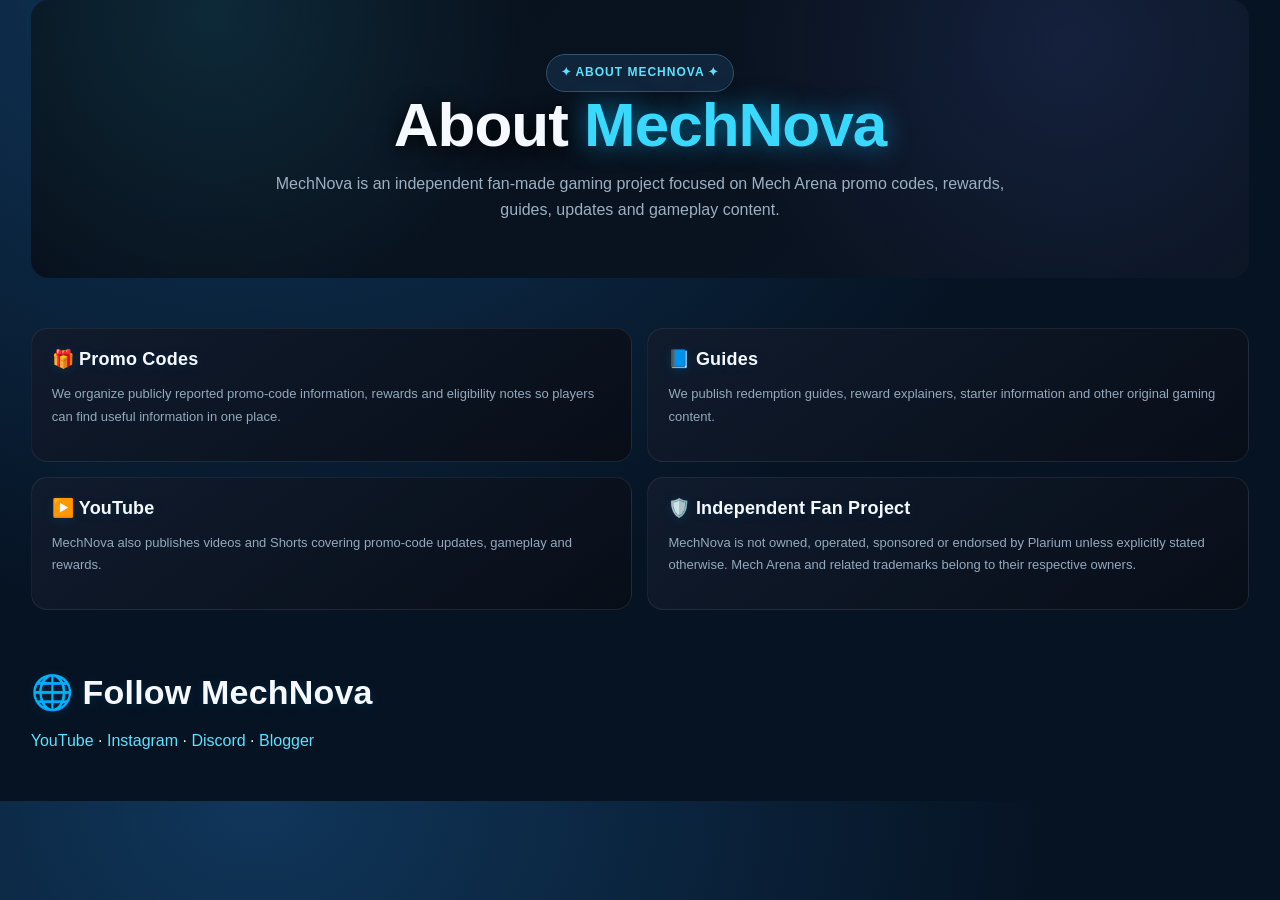
==== about.html @ 93e44587 "Add MechNova About page" ====
<!DOCTYPE html>
<html lang="en">
<head>
<meta charset="UTF-8">
<meta name="viewport" content="width=device-width, initial-scale=1.0">
<meta name="description" content="About MechNova, an independent Mech Arena fan project featuring promo codes, rewards, guides and gameplay.">
<title>About MechNova | Mech Arena Codes & Rewards</title>
<link rel="stylesheet" href="/mechnova.css?v=4f696d6a">
<style>
.about-hero{padding:54px 24px;text-align:center;background:radial-gradient(circle at 15% 5%,rgba(59,217,255,.12),transparent 30%),radial-gradient(circle at 85% 15%,rgba(91,124,255,.13),transparent 32%),linear-gradient(135deg,#07101c,#0b1422);border-radius:18px}
.about-hero h1{font-size:clamp(38px,6vw,62px);margin:0 0 12px}.about-hero h1 span{color:#39d9ff}.about-hero p{max-width:760px;margin:auto;color:#9db0c2}
.about-grid{display:grid;grid-template-columns:repeat(2,minmax(0,1fr));gap:15px;margin-top:20px}
.about-card{padding:20px;border:1px solid rgba(255,255,255,.08);border-radius:16px;background:linear-gradient(145deg,#101b2d,#080e18)}
.about-card h2{margin:0 0 8px;font-size:18px}.about-card p{color:#94a9bd;font-size:13px;line-height:1.7}
@media(max-width:700px){.about-grid{grid-template-columns:1fr}}
</style>
</head>
<body>
<main class="container">
<section class="about-hero">
<div class="tag">✦ ABOUT MECHNOVA ✦</div>
<h1>About <span>MechNova</span></h1>
<p>MechNova is an independent fan-made gaming project focused on Mech Arena promo codes, rewards, guides, updates and gameplay content.</p>
</section>
<section class="section">
<div class="about-grid">
<article class="about-card"><h2>🎁 Promo Codes</h2><p>We organize publicly reported promo-code information, rewards and eligibility notes so players can find useful information in one place.</p></article>
<article class="about-card"><h2>📘 Guides</h2><p>We publish redemption guides, reward explainers, starter information and other original gaming content.</p></article>
<article class="about-card"><h2>▶️ YouTube</h2><p>MechNova also publishes videos and Shorts covering promo-code updates, gameplay and rewards.</p></article>
<article class="about-card"><h2>🛡️ Independent Fan Project</h2><p>MechNova is not owned, operated, sponsored or endorsed by Plarium unless explicitly stated otherwise. Mech Arena and related trademarks belong to their respective owners.</p></article>
</div>
</section>
<section class="section">
<h2>🌐 Follow MechNova</h2>
<p><a href="https://www.youtube.com/@OfficialMechNova" target="_blank" rel="noopener">YouTube</a> · <a href="https://www.instagram.com/mechnovaofficial" target="_blank" rel="noopener">Instagram</a> · <a href="https://discord.gg/W5vGjBkgz" target="_blank" rel="noopener">Discord</a> · <a href="https://mechnovaofficial.blogspot.com/" target="_blank" rel="noopener">Blogger</a></p>
</section>
</main>
</body>
</html>
---- mechnova.css ----
/* MechNova cinematic redesign */

:root {
  --bg:#080d18; --panel:#111a2b; --panel2:#17243a;
  --text:#f4f7ff; --muted:#9eacc4; --cyan:#36d9ff;
  --purple:#9b72ff; --green:#43e6a2; --red:#ff7085;
  --border:#283750;
}
*{box-sizing:border-box}
html{scroll-behavior:smooth}
body{margin:0;background:radial-gradient(ellipse at top,#162d4d 0%,var(--bg) 55%);color:var(--text);font-family:Arial,Helvetica,sans-serif}
a{color:var(--cyan);text-decoration:none}
.container{width:min(1120px,92%);margin:auto}
header{position:sticky;top:0;z-index:5;background:#080d18ed;backdrop-filter:blur(12px);border-bottom:1px solid var(--border)}
.nav{min-height:68px;display:flex;align-items:center;justify-content:space-between;gap:16px}
.logo{font-size:25px;font-weight:900;letter-spacing:1px}
.logo span{color:var(--cyan)}
.nav-links{display:flex;gap:20px;flex-wrap:wrap;font-size:13px}
.nav-links a{color:var(--muted)}
.nav-links a:hover{color:var(--cyan)}
.hero{text-align:center;position:relative;isolation:isolate;overflow:hidden;padding:66px 24px 44px;border-bottom:1px solid #164c70;background:linear-gradient(180deg,rgba(3,12,27,.38),rgba(3,12,27,.88)),url("/images/MechNova-banner.webp") center 42%/cover no-repeat}.hero>*{position:relative;z-index:1}.hero:before{content:"";position:absolute;inset:0;z-index:0;background:radial-gradient(ellipse at center,rgba(4,15,33,.14),rgba(3,12,27,.48) 75%);pointer-events:none}@media(max-width:600px){.hero{padding:48px 14px 34px;background-position:center;background-size:auto 100%;}}
.tag{display:inline-block;border:1px solid #31516c;border-radius:30px;padding:8px 14px;background:#10243a;color:var(--cyan);font-size:11px;font-weight:bold;letter-spacing:1.5px}
h1{font-size:clamp(36px,7vw,66px);line-height:1.04;margin:20px 0 14px;font-weight:900}
h1 span{color:var(--cyan);text-shadow:0 0 28px #36d9ff35}
.hero p{max-width:670px;margin:auto;color:var(--muted);font-size:15px;line-height:1.7}
.hero-actions{display:flex;justify-content:center;gap:10px;flex-wrap:wrap;margin-top:23px}
.btn{display:inline-flex;justify-content:center;align-items:center;gap:7px;padding:12px 17px;border-radius:9px;border:0;background:var(--cyan);color:#06101c;font-weight:800;font-size:13px;cursor:pointer}
.btn:hover{filter:brightness(1.1);transform:translateY(-1px)}
.btn.secondary{background:#25344d;color:var(--text);border:1px solid #3b4b67}
.section{padding:25px 0}
.section-head{margin-bottom:18px}
h2{font-size:25px;margin:0 0 7px}
h3{font-size:17px;margin:0 0 8px}
.sub{color:var(--muted);font-size:13px;line-height:1.6}
.panel{padding:22px;border-radius:16px;border:1px solid var(--border);background:linear-gradient(145deg,#172238f5,#0d1525f5);box-shadow:0 12px 35px #0003}
.stats{display:grid;grid-template-columns:repeat(3,1fr);gap:12px;margin-bottom:20px}
.stat{background:#0b1424;border:1px solid var(--border);border-radius:12px;padding:15px;text-align:center}
.stat strong{display:block;font-size:24px;color:var(--cyan);margin-bottom:5px}
.stat span{font-size:11px;color:var(--muted)}
.toolbar{display:flex;gap:10px;flex-wrap:wrap;margin-bottom:17px}
input[type="search"],select{min-width:0;background:#0a1322;border:1px solid var(--border);border-radius:9px;padding:12px;color:var(--text);font-size:13px}
input[type="search"]{flex:1}
select{min-width:165px}
.code-grid,.pack-grid{display:grid;grid-template-columns:repeat(auto-fit,minmax(235px,1fr));gap:13px}
.code-card{display:flex;flex-direction:column;gap:12px;padding:16px;background:#0a1322;border:1px solid var(--border);border-radius:12px;min-width:0}
.code-top{display:flex;align-items:center;justify-content:space-between;gap:7px}
.code-name{font-size:17px;font-weight:900;overflow-wrap:anywhere;letter-spacing:.4px}
.pill{font-size:9px;font-weight:bold;padding:5px 8px;border-radius:30px;white-space:nowrap}
.all{background:#123b34;color:var(--green)}
.new{background:#30234d;color:#c5aaff}
.expired{background:#46232c;color:#ff9baa}
.reward{color:var(--muted);font-size:12px;line-height:1.6;flex:1}
.card-btn{width:100%;padding:11px;border:0;border-radius:8px;background:#263650;color:var(--text);font-weight:bold;cursor:pointer}
.card-btn:hover{background:var(--cyan);color:#06101c}
.notice{padding:13px;border-radius:10px;background:#292116;border:1px solid #5b4427;color:#f3d5a3;font-size:12px;line-height:1.65;margin-top:15px}
.good-notice{background:#102b27;border-color:#21584a;color:#a7f3d4}
.pack-card{padding:19px;background:#0b1424;border:1px solid var(--border);border-radius:13px}
.pack-select{width:100%;margin:13px 0}
.reward-box{padding:15px;background:#080f1c;border:1px solid var(--border);border-radius:10px;color:var(--muted);font-size:13px;line-height:1.9;min-height:135px}
.reward-box strong{color:var(--text)}
.check-row{display:flex;align-items:flex-start;gap:10px;color:var(--muted);font-size:12px;line-height:1.5;margin:13px 0}
.check-row input{margin-top:2px;accent-color:var(--cyan)}
.steps{display:grid;grid-template-columns:repeat(auto-fit,minmax(190px,1fr));gap:12px}
.step{padding:16px;border:1px solid var(--border);background:#0b1424;border-radius:11px}
.step b{display:block;color:var(--cyan);margin-bottom:7px;font-size:13px}
.step p{margin:0;color:var(--muted);font-size:12px;line-height:1.6}
footer{margin-top:30px;border-top:1px solid var(--border);padding:26px 0;text-align:center;color:var(--muted);font-size:12px;line-height:2}
footer a{margin:0 7px}
.empty{grid-column:1/-1;text-align:center;color:var(--muted);padding:25px}
.code-category{margin-top:20px}.category-title{display:flex;align-items:center;justify-content:space-between;gap:10px;margin:0 0 12px;padding-bottom:9px;border-bottom:1px solid var(--border)}.category-title small{font-size:11px;color:var(--muted);font-weight:normal}
.pack-visual{display:flex;align-items:center;gap:16px;min-height:154px;padding:12px;background:linear-gradient(120deg,#14253d,#0a1220);border:1px solid #2d4261;border-radius:11px;margin:12px 0}.mech-art{width:120px;height:145px;object-fit:contain;flex:0 0 120px;filter:drop-shadow(0 8px 16px #0008)}.mech-placeholder{width:120px;height:145px;flex:0 0 120px;display:grid;place-items:center;border-radius:9px;background:radial-gradient(circle at 50% 35%,#344b70,#101a2d 70%);font-weight:900;font-size:25px;color:#9bdfff;text-shadow:0 0 16px #36d9ff55}.pack-name{font-size:18px;font-weight:900}.pack-kind{font-size:10px;letter-spacing:1px;color:var(--cyan);margin-top:5px}.reward-items{display:grid;grid-template-columns:repeat(auto-fit,minmax(145px,1fr));gap:8px;margin-top:12px}.reward-item{display:flex;align-items:center;gap:9px;min-width:0;padding:9px;background:#0a1322;border:1px solid var(--border);border-radius:9px;color:var(--muted);font-size:11px;line-height:1.35}.reward-item img{width:34px;height:34px;object-fit:contain;flex:0 0 34px}.reward-symbol{width:34px;height:34px;flex:0 0 34px;border-radius:8px;display:grid;place-items:center;background:#1c2d47;color:var(--cyan);font-weight:900;font-size:13px}.reward-item b{display:block;color:var(--text);font-size:12px;margin-bottom:2px}.pack-select{margin-bottom:10px}
.small{font-size:11px;color:var(--muted);line-height:1.6}
.nav-right{display:flex;align-items:center;gap:9px;flex-wrap:wrap}.lang-select{min-width:100px;padding:9px!important}.admin-top{padding:9px 12px;font-size:11px}#google_translate_element{max-width:180px;overflow:hidden}#google_translate_element select{min-width:120px;padding:8px;background:#0a1322;color:var(--text);border:1px solid var(--border);border-radius:8px}.goog-te-gadget{color:var(--muted)!important;font-size:0!important}.goog-te-gadget .goog-te-combo{font-size:12px!important;margin:0!important}.goog-te-banner-frame.skiptranslate{display:none!important}body{top:0!important}
.faq-grid{display:grid;grid-template-columns:repeat(auto-fit,minmax(250px,1fr));gap:12px}.faq-item{padding:16px;border:1px solid var(--border);background:#0b1424;border-radius:11px}.faq-item h3{color:var(--cyan);font-size:14px}.faq-item p,.faq-item li{color:var(--muted);font-size:12px;line-height:1.65}.faq-item ul{padding-left:18px;margin:8px 0}.faq-badge{width:70px;height:70px;object-fit:contain;float:left;margin:0 12px 8px 0}
@media(max-width:600px){.nav{align-items:stretch}.nav-right{width:100%;justify-content:space-between}.nav-links{order:2}.logo{align-self:flex-start}}
@media(max-width:600px){
 .nav{padding:13px 0;align-items:flex-start;flex-direction:column}
 .nav-links{gap:13px}
 .hero{padding:45px 0 30px}
 .panel{padding:15px}
 .stats{gap:7px}
 .stat{padding:11px 5px}
 .stat strong{font-size:20px}
 .stat span{font-size:10px}
 select{flex:1}
}

.admin-panel{display:none;margin-top:18px}
.admin-panel.visible{display:block}
.admin-form{display:grid;grid-template-columns:repeat(auto-fit,minmax(180px,1fr));gap:10px;margin:14px 0}
.admin-form input,.admin-form select{width:100%;min-width:0;background:#0a1322;border:1px solid var(--border);border-radius:9px;padding:12px;color:var(--text);font-size:13px}
.admin-list{display:grid;gap:9px;margin-top:15px}
.admin-row{display:flex;justify-content:space-between;align-items:center;gap:12px;flex-wrap:wrap;padding:12px;background:#0a1322;border:1px solid var(--border);border-radius:9px}
.admin-actions{display:flex;gap:8px}
.admin-actions button,.mini-btn{border:1px solid #3b4b67;background:#25344d;color:var(--text);border-radius:7px;padding:8px 11px;cursor:pointer;font-weight:bold}
.admin-actions .delete{border-color:#713544;background:#3c2029;color:#ffb1bd}
.admin-status{font-size:12px;color:var(--muted);line-height:1.6;margin-top:8px}


:root{--bg:#061323;--panel:#0b2035;--panel2:#102b45;--text:#f3f8ff;--muted:#a9bfd3;--cyan:#21d5ff;--purple:#a75cff;--green:#22e6b2;--red:#ff536a;--border:#24506e}
body{background:radial-gradient(ellipse at 20% 0%,#10365a 0%,#061323 55%);font-family:Inter,Arial,sans-serif}
.container{width:min(1440px,95%)}
header{background:#03101fee;border-bottom:1px solid #1a5578}
.nav{min-height:70px;gap:15px}
.logo{font-size:26px;font-style:italic;letter-spacing:.5px;text-shadow:0 0 20px #20cfff45;white-space:nowrap}
.logo:before{content:'♛ ';color:#ffb928}.logo span{color:#19d9ff}
.nav-links{gap:clamp(9px,1.4vw,22px);align-items:center}
.nav-links a{color:#e3efff;font-weight:700;font-size:12px;white-space:nowrap}
.nav-right{flex-wrap:nowrap;justify-content:flex-end}
.admin-top{background:linear-gradient(135deg,#a71939,#e63853)!important;color:white!important;border:1px solid #ff6b82!important;white-space:nowrap}
#google_translate_element{max-width:145px}
.hero{position:relative;isolation:isolate;overflow:hidden;margin:0 calc((95vw - min(1440px,95vw))/ -2);padding:60px 4% 35px;background:linear-gradient(90deg,#061323c9,#06132355,#061323bf),radial-gradient(ellipse at 72% 45%, #12345a 0%, #09182b 45%, #080d18 78%) center 43%/cover no-repeat;border-bottom:1px solid #1b628a}
.hero:before{content:'';position:absolute;inset:0;background:radial-gradient(ellipse at center,#087fc42a,transparent 60%);z-index:-1}
.hero .tag{background:#09243bc9;border-color:#4b7290;color:#ffd65a}
h1{font-size:clamp(36px,6vw,68px);text-shadow:0 4px 20px #000;letter-spacing:-1px}h1 span{color:#20dfff;text-shadow:0 0 25px #00bfff8a}
.hero p{color:#e0efff;text-shadow:0 2px 6px #000;font-size:15px}
.btn{background:linear-gradient(120deg,#087fe3,#13c6ff);color:#fff;border:1px solid #5bdcff;box-shadow:0 5px 18px #007ac544}
.btn.secondary{background:#102e4b;color:#eef8ff;border:1px solid #32658a}
.section{padding:23px 0;scroll-margin-top:85px}
h2{font-size:clamp(22px,2.5vw,29px);text-shadow:0 2px 12px #00aaff22}
.panel,.pack-card,.faq-item,.step,.code-card{background:linear-gradient(145deg,#0c2741f5,#071a2df5);border-color:#235578;box-shadow:0 12px 30px #0004}
.stats{grid-template-columns:repeat(3,minmax(0,1fr))}
.stat{background:#07182a;border-color:#1d4b6d}.stat strong{color:#24d9ff}
.code-card{border-radius:13px;transition:transform .18s,border-color .18s}.code-card:hover{transform:translateY(-3px);border-color:#2dd8ff}
.card-btn{background:linear-gradient(100deg,#0879d7,#11b7ed);color:#fff;border:1px solid #45d4ff}
.category-title{border-color:#1c587b}
.category-title h3{color:#bcefff}
.code-category:nth-of-type(1) .category-title h3{color:#40e9b8}.code-category:nth-of-type(2) .category-title h3{color:#d6a0ff}.code-category:nth-of-type(3) .category-title h3{color:#ff8191}
.pack-grid{grid-template-columns:repeat(auto-fit,minmax(min(100%,330px),1fr));gap:16px}
.pack-grid>.panel{position:relative;overflow:hidden;padding:18px;background:linear-gradient(145deg,#103553,#071a2c)}
.pack-grid>.panel h3{color:#f4faff;font-size:20px}
.pack-visual{background:linear-gradient(120deg,#0e3a5c,#08182b);border-color:#1d6289;min-height:140px}
.mech-art{width:190px;height:220px;max-width:42%;object-fit:contain;object-position:center;flex:0 0 190px;filter:drop-shadow(0 8px 20px #00bfff35)}.pack-visual{min-height:235px;align-items:center}@media(max-width:600px){.pack-visual{flex-direction:column;align-items:center;text-align:center;min-height:0;padding:14px}.mech-art,.mech-placeholder{width:100%;max-width:230px;height:220px;flex:0 0 220px}.pack-visual>div:not(.mech-placeholder){width:100%}}
.reward-item{background:#071a2d;border-color:#1b4b6b;color:#c3d7e9}
.reward-item b{color:#fff}
.steps{grid-template-columns:repeat(auto-fit,minmax(190px,1fr))}
.step b{color:#30dfff}
.faq-item h3{color:#45dfff}
#about .panel{border-color:#28648a}
footer{border-color:#1c5273}
.creator-strip{display:grid;grid-template-columns:minmax(0,1.65fr) minmax(260px,.75fr);gap:16px;align-items:start;margin:20px auto 5px}
.creator-main,.creator-side{border:1px solid #235778;border-radius:15px;background:linear-gradient(145deg,#0b2843,#07182a);padding:16px;box-shadow:0 12px 30px #0004}
.creator-main h2,.creator-side h3{margin-bottom:8px}
.creator-videos{display:grid;grid-template-columns:repeat(2,minmax(0,1fr));gap:12px;margin-top:12px}
.video-feed-group{grid-column:1/-1;display:grid;grid-template-columns:repeat(2,minmax(0,1fr));gap:12px}
.video-feed-heading{grid-column:1/-1;margin:8px 0 0;color:#d8ecff;font-size:14px}
.video-kind{display:inline-block;margin:0 9px 8px;padding:3px 7px;border-radius:5px;background:#123653;color:#bfe4ff;font-size:10px;font-weight:700;letter-spacing:.5px}
.video-card{display:block;overflow:hidden;border:1px solid #245578;border-radius:12px;background:#061728;color:#f4f8ff}
.video-card img{width:100%;aspect-ratio:16/9;object-fit:cover;display:block}
.video-card strong{display:block;padding:9px;font-size:12px;line-height:1.4}
.social-links{display:flex;gap:8px;flex-wrap:wrap;margin-top:12px}
.social-links a{padding:10px 12px;border-radius:9px;background:#0b3c62;border:1px solid #286c97;color:#fff;font-size:12px;font-weight:bold}
.view-all{display:block;text-align:center;margin-top:12px}
@media(max-width:850px){.nav{flex-wrap:wrap;padding:10px 0}.nav-links{order:3;width:100%;overflow-x:auto;padding:5px 0}.nav-right{margin-left:auto}.creator-strip{grid-template-columns:1fr}}
@media(max-width:540px){.hero{padding:43px 4% 28px}.creator-videos{grid-template-columns:1fr}.nav-right{width:auto}.logo{font-size:22px}#google_translate_element{max-width:110px}.admin-top{font-size:10px;padding:8px}}


/* Desktop portal: content left, channel media/social rail right */
.portal-layout{display:grid;grid-template-columns:minmax(0,1fr) 300px;gap:18px;align-items:start}
.portal-main{min-width:0}.portal-sidebar{min-width:0;display:grid;gap:14px;position:sticky;top:88px;max-height:calc(100vh - 105px);overflow:auto;padding:15px 0 10px}
.portal-sidebar .creator-side{border:1px solid #235778;border-radius:15px;background:linear-gradient(145deg,#0b2843,#07182a);padding:14px;box-shadow:0 12px 30px #0004}
.portal-sidebar .sidebar-feature-grid{display:grid;grid-template-columns:minmax(0,1fr) minmax(105px,.85fr);gap:8px;align-items:start;margin-top:10px}.portal-sidebar .sidebar-feature-grid .creator-videos{display:grid;grid-template-columns:1fr;gap:9px;margin-top:0}.portal-sidebar .gear-mini{min-width:0;padding:8px;border:1px solid #235778;border-radius:10px;background:#07182a}.portal-sidebar .gear-mini h3{font-size:12px;line-height:1.25;margin:0 0 7px}.portal-sidebar .gear-mini article{padding:6px 0;border-top:1px solid #1d3d57;display:grid;gap:4px}.portal-sidebar .gear-mini img{display:block;width:100%;height:54px;object-fit:contain}.portal-sidebar .gear-mini strong{font-size:10px;line-height:1.25}.portal-sidebar .gear-mini a{font-size:10px;font-weight:700;color:#7dd3fc}.portal-sidebar .gear-mini small{display:block;font-size:8px;line-height:1.25;color:#9bb6ca;margin-top:6px}.portal-sidebar .social-links{display:grid;grid-template-columns:1fr;gap:8px}.portal-sidebar .social-links a{text-align:center}
.portal-sidebar .view-all{font-size:12px}.admin-panel{scroll-margin-top:90px}
#adminLoginBox{padding:14px;border:1px solid #24506e;border-radius:12px;background:#07182a}
.admin-status{overflow-wrap:anywhere}
@media(max-width:980px){.portal-layout{grid-template-columns:minmax(0,1fr) 260px;gap:12px}}
@media(max-width:760px){.portal-layout{grid-template-columns:1fr}.portal-sidebar{position:static;max-height:none;overflow:visible;grid-template-columns:repeat(2,minmax(0,1fr));padding:0}.portal-sidebar .creator-videos{grid-template-columns:1fr}.portal-sidebar .social-links{grid-template-columns:1fr}}
@media(max-width:520px){.portal-sidebar{grid-template-columns:1fr}}


.cms-editor label{display:grid;gap:6px;color:#b9d5e8;font-size:12px;font-weight:700}
.cms-editor input,.cms-editor select,.cms-editor textarea{width:100%;min-width:0;padding:10px;background:#0a1322;color:#f4f8ff;border:1px solid #285574;border-radius:8px;font:inherit}
.cms-editor input[type=color]{height:42px;padding:4px}
.cms-editor input[type=file]{font-size:12px;padding:8px;background:#0a1322;border:1px dashed #39708f}
.upload-help{font-size:11px;color:var(--muted);font-weight:400}
.cms-editor textarea{resize:vertical}
.cms-editor summary{padding:5px 0 10px;list-style-position:inside}
.pack-editor .admin-form{display:grid;grid-template-columns:repeat(2,minmax(0,1fr));gap:12px;margin-top:14px}
.pack-editor .admin-form label{display:grid;gap:6px;color:#b9d5e8;font-size:12px;font-weight:700}
.pack-editor .admin-form input,.pack-editor .admin-form select,.pack-editor .admin-form textarea{width:100%;min-width:0;padding:10px;background:#0a1322;color:#f4f8ff;border:1px solid #285574;border-radius:8px;font:inherit}
.pack-editor .admin-form .check-row input{width:auto}
.pack-editor .admin-actions .delete{border-color:#8c394b;color:#ffdce2}
@media(max-width:600px){.pack-editor .admin-form{grid-template-columns:1fr}}

/* Integrated visual pack manager */
.pack-manager-board{display:grid;grid-template-columns:repeat(2,minmax(0,1fr));gap:14px;margin:16px 0 20px}
.pack-manager-column{min-width:0;border:1px solid #2457dc;border-radius:14px;padding:12px;background:linear-gradient(145deg,rgba(25,38,117,.72),rgba(18,18,65,.8))}
.pack-manager-column.bonus-column{border-color:#d18b18;background:linear-gradient(145deg,rgba(100,48,19,.55),rgba(48,24,48,.82))}
.pack-manager-heading{display:flex;align-items:center;justify-content:space-between;gap:8px;margin-bottom:12px}
.pack-manager-heading>div{display:flex;align-items:center;gap:10px;min-width:0}
.pack-manager-icon{display:grid;place-items:center;width:42px;height:42px;border:1px solid #168bff;border-radius:50%;font-size:23px;flex:none;background:#172b72}
.bonus-column .pack-manager-icon{border-color:#e99b13;background:#59300d}
.pack-manager-heading h3{font-size:20px;line-height:1.2;margin:0;color:#28bfff}
.bonus-column .pack-manager-heading h3{color:#ffb323}
.pack-manager-heading p{font-size:11px;opacity:.8;margin:4px 0 0}
.pack-add{white-space:nowrap;font-size:12px!important;padding:9px 11px!important;background:linear-gradient(90deg,#174ee9,#2469ff)!important}
.bonus-column .pack-add{background:linear-gradient(90deg,#ed9411,#ffbb27)!important;color:#261500!important}
.pack-card-grid{display:grid;grid-template-columns:repeat(3,minmax(0,1fr));gap:9px}
.cms-pack-card{min-width:0;overflow:hidden;border:1px solid rgba(130,104,255,.55);border-radius:10px;background:linear-gradient(160deg,#3a2083,#25165a);display:flex;flex-direction:column}
.bonus-column .cms-pack-card{border-color:rgba(236,157,38,.55);background:linear-gradient(160deg,#553019,#2e1b43)}
.cms-pack-image{width:100%;height:135px;object-fit:contain;background:radial-gradient(ellipse at center,#5430a0,#2b1a69);display:block}
.bonus-column .cms-pack-image{background:radial-gradient(ellipse at center,#75451e,#321e43)}
.cms-pack-image.empty{opacity:.45}
.cms-pack-name{font-size:12px;font-weight:800;padding:6px 7px;background:#1768ed;white-space:nowrap;overflow:hidden;text-overflow:ellipsis}
.bonus-column .cms-pack-name{background:#a85e12}
.cms-pack-rewards{padding:7px;display:flex;flex-direction:column;gap:3px;min-height:73px;font-size:10px;line-height:1.3;color:#eee6ff}
.cms-pack-rewards span{overflow-wrap:anywhere}
.cms-pack-actions{display:flex;align-items:center;gap:5px;padding:6px;margin-top:auto;border-top:1px solid #ffffff20}
.cms-pack-actions button{font-size:10px!important;padding:6px 7px!important;min-width:0}
.cms-pack-actions .cms-pack-edit{flex:1;background:#6434d7!important}
.cms-pack-actions .cms-pack-delete{background:#862b42!important}
.cms-pack-actions label{display:flex;align-items:center;gap:3px;font-size:10px;white-space:nowrap}
.cms-pack-actions input{accent-color:#16c9f5}
.cms-pack-hidden{font-size:9px;font-weight:800;color:#ffb3b3;padding:3px 7px;background:#862b42;align-self:flex-start;border-radius:0 0 5px 0}
.pack-form-heading{font-size:16px;font-weight:800;margin:12px 0;color:#35dfff}
@media(max-width:850px){.pack-manager-board{grid-template-columns:1fr}.pack-card-grid{grid-template-columns:repeat(auto-fit,minmax(125px,1fr))}}
@media(max-width:480px){.pack-manager-heading{align-items:flex-start;flex-direction:column}.pack-card-grid{grid-template-columns:repeat(2,minmax(0,1fr))}.cms-pack-image{height:120px}}

/* Full-width visual admin workspace inspired by the supplied MechNova reference */
.admin-panel.visible{display:block;width:100%}
#adminDashboard{width:100%;}
.admin-topbar{display:flex;justify-content:space-between;align-items:center;gap:18px;padding:18px 20px;margin:0 0 14px;border:1px solid #28265b;border-radius:15px;background:linear-gradient(110deg,#10112d,#17103c 58%,#21113b);box-shadow:0 14px 34px #0005}
.admin-topbar h2{margin:3px 0;font-size:clamp(20px,2.3vw,29px);color:#f7f4ff}.admin-topbar h2 span{color:#b18aff}.admin-topbar p{margin:4px 0 0;color:#c6c0e8;font-size:12px}.admin-kicker{font-size:10px;letter-spacing:2px;font-weight:900;color:#9e80ff}.admin-top-actions{display:flex;align-items:center;gap:9px;flex-wrap:wrap}.admin-top-actions .btn{margin:0}.admin-top-actions #adminLogout{background:linear-gradient(135deg,#922747,#5e1838);border:1px solid #bd3659;color:#fff;padding:10px 15px;border-radius:9px}
.admin-shell{display:grid;grid-template-columns:185px minmax(0,1fr);gap:14px;align-items:start}.admin-side-nav{position:sticky;top:14px;min-height:520px;padding:12px 9px;border:1px solid #28265b;border-radius:14px;background:linear-gradient(180deg,#10112e,#100d27);display:flex;flex-direction:column;gap:6px}.admin-side-brand{display:flex;align-items:center;gap:9px;padding:8px 5px 16px;margin-bottom:7px;border-bottom:1px solid #ffffff18}.admin-side-brand>span{font-size:26px;color:#a879ff}.admin-side-brand b{display:block;font-size:14px;letter-spacing:1px;color:#fff}.admin-side-brand small{display:block;font-size:9px;color:#a9a4d0}.admin-nav-item{display:flex;align-items:center;gap:10px;text-align:left;border:0;border-radius:8px;padding:11px 10px;background:transparent;color:#c6c1e9;font:inherit;font-size:12px;font-weight:600;cursor:pointer}.admin-nav-item:hover,.admin-nav-item.active{background:linear-gradient(90deg,#36216c,#271b50);color:#fff;box-shadow:inset 2px 0 #b879ff}.admin-nav-item:first-of-type{margin-top:4px}.admin-side-foot{margin-top:auto;padding:12px 6px 5px;border-top:1px solid #ffffff18;color:#8f8ab4;font-size:10px;line-height:1.7}.admin-main-content{min-width:0;padding:3px 0}.admin-content-section,.admin-main-content>.cms-editor{margin:0 0 15px!important;border:1px solid #34306f!important;border-radius:14px!important;padding:15px!important;background:linear-gradient(145deg,#11143a,#10112c 62%,#1c1238)!important;box-shadow:0 12px 28px #0004}.admin-section-heading h3{margin:0;color:#f7f3ff;font-size:19px}.admin-section-heading p{margin:5px 0 12px}.admin-main-content>.cms-editor>summary{font-size:17px!important;color:#e4d7ff!important;border-bottom:1px solid #ffffff17;margin-bottom:8px}.admin-main-content .pack-manager-board{grid-template-columns:repeat(2,minmax(0,1fr));gap:12px;margin:12px 0 17px}.admin-main-content .pack-manager-column{padding:10px;border-radius:13px}.admin-main-content .pack-card-grid{grid-template-columns:repeat(3,minmax(0,1fr));gap:8px}.admin-main-content .cms-pack-image{height:clamp(100px,12vw,160px)}.admin-main-content .cms-pack-card{box-shadow:0 8px 16px #07051e66}.admin-main-content .pack-form-heading{padding-top:10px;border-top:1px solid #ffffff1c}.admin-main-content .admin-form{gap:11px}.admin-main-content .admin-form input,.admin-main-content .admin-form select,.admin-main-content .admin-form textarea{background:#11113a;border-color:#49409b}.admin-main-content .cms-editor label{color:#e0d9ff}.admin-main-content .pack-editor .admin-form{background:linear-gradient(120deg,#151746,#1d1240);padding:13px;border:1px solid #34306f;border-radius:11px}.admin-main-content .admin-actions{padding-top:4px}.admin-main-content .admin-actions #cmsPackSave,.admin-main-content #saveSiteSettings{background:linear-gradient(90deg,#07833d,#0aa85a);border:0;color:white}.admin-main-content .btn.secondary{background:#342078;border-color:#5b43a9;color:#fff}.admin-main-content .btn:disabled{opacity:.45;cursor:not-allowed}
@media(max-width:1000px){.admin-shell{grid-template-columns:150px minmax(0,1fr)}.admin-main-content .pack-card-grid{grid-template-columns:repeat(2,minmax(0,1fr))}.admin-main-content .pack-manager-board{grid-template-columns:1fr}}
@media(max-width:680px){.admin-topbar{align-items:flex-start;flex-direction:column;padding:14px}.admin-shell{grid-template-columns:1fr}.admin-side-nav{position:static;min-height:0;display:grid;grid-template-columns:repeat(2,minmax(0,1fr));gap:5px}.admin-side-brand{grid-column:1/-1;padding-bottom:9px}.admin-side-foot{display:none}.admin-nav-item{font-size:11px;padding:10px 7px}.admin-main-content .pack-manager-board{grid-template-columns:1fr}.admin-main-content .pack-card-grid{grid-template-columns:repeat(2,minmax(0,1fr))}.admin-main-content .pack-editor .admin-form{grid-template-columns:1fr}}

/* Auto-hide public sidebar: hidden by default, opens as an overlay and closes on selection/outside click */
.public-shell{display:grid;grid-template-columns:minmax(0,1fr);gap:0;align-items:start;max-width:1440px!important}
.public-page-content{min-width:0;width:100%}
.public-side-nav{position:fixed;z-index:1002;right:12px;left:auto;top:12px;bottom:12px;width:min(270px,82vw);max-height:none;min-height:0;overflow:auto;padding:13px 10px;border:1px solid #30245d;border-radius:14px;background:linear-gradient(180deg,#12122f,#1b1240 58%,#10172e);box-shadow:0 14px 35px #0008;display:flex;flex-direction:column;gap:5px;transform:translateX(calc(100% + 22px));transition:transform .25s ease;visibility:hidden}
.public-shell.sidebar-open .public-side-nav{transform:translateX(0);visibility:visible}
.nav-links{display:none!important}.drawer-close{margin-left:auto;flex:0 0 auto;border:1px solid #7250bd;background:#28184f;color:#fff;border-radius:7px;padding:5px 8px;font-size:11px;cursor:pointer}.drawer-tools{display:grid;gap:8px;padding:9px 7px 12px;margin-bottom:5px;border-bottom:1px solid #ffffff20}.drawer-language-label{font-size:10px;color:#bcb5ec;font-weight:700;letter-spacing:.3px}#google_translate_element{max-width:100%;overflow:visible}#google_translate_element select,.goog-te-combo{width:100%;min-width:0!important;padding:7px 8px!important;font-size:11px!important;background:#0a1322!important;color:#f4f0ff!important;border:1px solid #51418a!important;border-radius:7px!important}.drawer-tools .admin-top{width:100%;font-size:10px;padding:8px 9px}.public-side-label{font-size:9px;padding:6px 9px 3px}.public-side-link{font-size:11px;padding:8px 9px;gap:8px}.public-side-link span{font-size:13px;width:17px}.public-side-brand{padding:4px 5px 10px;margin-bottom:4px}.public-side-mark{width:32px;height:32px;font-size:18px}.public-side-brand b{font-size:13px}.public-side-brand small{font-size:8px}.public-side-bottom{font-size:10px;gap:6px;padding:10px 8px 4px}.public-side-bottom b{font-size:11px}
.public-side-brand{display:flex;align-items:center;gap:10px;padding:5px 6px 17px;border-bottom:1px solid #ffffff18;margin-bottom:7px}.public-side-mark{display:grid;place-items:center;width:39px;height:39px;border-radius:12px;background:linear-gradient(145deg,#672bd8,#a13aff);color:#fff;font-size:23px;box-shadow:0 0 18px #823cff55}.public-side-brand b{display:block;color:#fff;font-size:16px;letter-spacing:.8px}.public-side-brand small{display:block;color:#aaa4d7;font-size:9px;letter-spacing:1px;margin-top:3px}.public-side-label{font-size:10px;font-weight:800;letter-spacing:1.5px;color:#817db2;padding:8px 10px 4px}.public-side-link{display:flex;align-items:center;gap:11px;padding:11px 12px;border:1px solid transparent;border-radius:10px;color:#c9c5e8;text-decoration:none;font-size:13px;font-weight:650;transition:.18s}.public-side-link span{width:20px;text-align:center;font-size:16px;color:#a59bf0}.public-side-link:hover,.public-side-link.active{background:linear-gradient(100deg,#5822b5aa,#39247777);border-color:#8a55f555;color:#fff}.public-side-link.active{box-shadow:inset 3px 0 #a64bff}.public-side-bottom{display:grid;gap:8px;margin-top:auto;padding:15px 10px 5px;border-top:1px solid #ffffff18;color:#aaa4d7;font-size:11px}.public-side-bottom b{color:#eee9ff;font-size:12px;margin-bottom:3px}.public-side-bottom a{color:#bcb5ec;text-decoration:none}.public-side-bottom a:hover{color:#fff}
.public-menu-toggle{display:inline-block;border:1px solid #6e4bd0;background:#26164f;color:#fff;border-radius:9px;padding:9px 11px;font-weight:700;cursor:pointer}.public-sidebar-overlay{display:none}
.public-shell.sidebar-open .public-sidebar-overlay{display:block;position:fixed;inset:0;z-index:1001;background:#030611b8;border:0;width:100%;height:100%}
@media(max-width:540px){.public-menu-toggle{padding:7px 9px;font-size:10px}.nav-right{gap:5px}.public-side-nav{width:min(250px,82vw);top:8px;bottom:8px;right:8px}}

.earning-grid{display:grid;grid-template-columns:repeat(auto-fit,minmax(220px,1fr));gap:12px}.earning-card{padding:16px;border:1px solid var(--border);border-radius:13px;background:linear-gradient(145deg,#0d1d31,#11152b);display:flex;flex-direction:column;gap:9px;min-width:0}.earning-card h3{margin:0;font-size:16px}.earning-card p{margin:0;color:var(--muted);font-size:13px;line-height:1.6;overflow-wrap:anywhere}.earning-card .btn{align-self:flex-start;margin-top:auto}.earning-admin-form{display:grid;grid-template-columns:repeat(auto-fit,minmax(230px,1fr));align-items:stretch}.earning-field{border:1px solid #3d377a;border-radius:11px;padding:12px;min-width:0;display:grid;gap:9px;background:#111333}.earning-field legend{padding:0 6px;font-weight:800;color:#e6ddff}.earning-field label{display:grid;gap:5px;font-size:12px;color:#e0d9ff}.earning-field input:not([type=checkbox]),.earning-field textarea{width:100%;min-width:0;background:#0a1322;border:1px solid #49409b;border-radius:8px;padding:10px;color:#f4f8ff;font:inherit}.earning-field .check-row{display:flex;align-items:center;gap:8px}.earning-field .check-row input{width:auto}.earning-field small{font-size:11px;line-height:1.5;color:#aaa6cb}.earning-save-row{display:flex;gap:8px;flex-wrap:wrap;align-items:center;grid-column:1/-1}
@media(max-width:600px){.earning-admin-form{grid-template-columns:1fr}}


/* MechNova responsive full-width layout overrides */
:root { --mn-gutter: clamp(12px, 2.4vw, 38px); }
html { width:100%; max-width:100%; overflow-x:clip; }
body { width:100%; max-width:100%; overflow-x:clip; }
img, video, iframe, canvas, svg { max-width:100%; }
.container { width:calc(100% - (var(--mn-gutter) * 2)); max-width:1760px; margin-inline:auto; }
main, section, .section, .panel, .admin-main-content, .portal-main { min-width:0; }
.section { padding-block:clamp(18px,2.4vw,36px); }
.creator-videos, .code-grid, .pack-grid, .pack-card-grid, .earning-grid, .faq-grid {
  grid-template-columns:repeat(auto-fit,minmax(min(100%,250px),1fr));
}
.video-card, .code-card, .pack-card, .stat, .panel { min-width:0; }
.video-card img, .creator-videos img { width:100%; height:auto; aspect-ratio:16/9; object-fit:cover; }
.portal-layout { grid-template-columns:minmax(0,1fr) minmax(300px,24vw); gap:clamp(12px,1.8vw,26px); }
.portal-sidebar { justify-self:end; width:100%; max-width:380px; }
.admin-shell { grid-template-columns:minmax(180px,230px) minmax(0,1fr); gap:clamp(12px,1.8vw,26px); }
.admin-main-content, .admin-content-section { width:100%; min-width:0; }
.admin-form, .earning-admin-form { grid-template-columns:repeat(auto-fit,minmax(min(100%,240px),1fr)); }
input, select, textarea, button { max-width:100%; }
pre, code { overflow-wrap:anywhere; }
@media (min-width:1500px) {
  .container { width:calc(100% - 64px); }
  .creator-videos { grid-template-columns:repeat(4,minmax(0,1fr)); }
}
@media (max-width:760px) {
  .portal-layout { grid-template-columns:minmax(0,1fr); }
  .portal-sidebar { position:static; justify-self:stretch; width:100%; max-width:none; max-height:none; overflow:visible; }
  .admin-shell { grid-template-columns:minmax(0,1fr); }
  .admin-side-nav { display:flex; flex-wrap:wrap; gap:8px; }
  .admin-nav-item { flex:1 1 145px; }
}
@media (max-width:760px) {
  :root { --mn-gutter:14px; }
  .container { width:calc(100% - 28px); }
  .nav { flex-wrap:wrap; gap:10px; }
  .nav-links { max-width:100%; overflow-x:auto; flex-wrap:nowrap; white-space:nowrap; -webkit-overflow-scrolling:touch; }
  .nav-right { max-width:100%; flex-wrap:wrap; }
  .hero { padding:clamp(30px,8vw,52px) 0 28px; }
  .hero p { padding-inline:4px; }
  .panel { padding:clamp(12px,3vw,20px); }
  .stats { grid-template-columns:repeat(auto-fit,minmax(105px,1fr)); }
  .creator-videos { grid-template-columns:repeat(auto-fit,minmax(min(100%,220px),1fr)); }
  .admin-topbar { gap:10px; }
}
@media (max-width:480px) {
  :root { --mn-gutter:10px; }
  .container { width:calc(100% - 20px); }
  h1 { font-size:clamp(30px,10vw,44px); }
  h2 { font-size:clamp(20px,6vw,25px); }
  .nav { align-items:flex-start; }
  .nav-links { gap:12px; font-size:12px; }
  .hero-actions { align-items:stretch; }
  .hero-actions .btn { flex:1 1 130px; }
  .creator-videos, .code-grid, .pack-grid, .pack-card-grid, .earning-grid, .faq-grid { grid-template-columns:minmax(0,1fr); }
  .pack-visual { flex-wrap:wrap; }
  .toolbar { align-items:stretch; }
  .toolbar > * { width:100%; }
  .public-side-nav { width:min(88vw,320px); max-width:100%; }
  .admin-actions, .admin-top-actions { flex-wrap:wrap; }
  .admin-nav-item { flex:1 1 100%; }
}

/* Keep Videos & Gameplay flush to the far-right rail on desktop */
@media (min-width:761px) {
  .portal-layout { grid-template-columns:minmax(0,1fr) minmax(300px,24vw); }
  .portal-sidebar { grid-column:2; grid-row:1; justify-self:end; align-self:start; }
}

/* Align the channel rail beside the top navigation on desktop */
@media (min-width: 1100px) {
  .portal-sidebar {
    position: fixed !important;
    top: 78px !important;
    right: max(16px, calc((100vw - 1760px) / 2 + 16px)) !important;
    width: min(300px, 22vw) !important;
    max-width: 300px !important;
    max-height: calc(100vh - 92px) !important;
    overflow-y: auto !important;
    overflow-x: hidden !important;
    z-index: 4 !important;
    padding: 8px 0 10px !important;
    align-content: start;
  }
}
@media (max-width: 1099px) {
  .portal-sidebar { position: static !important; width: 100% !important; max-width: none !important; max-height: none !important; overflow: visible !important; }
}
/* Place Videos & Gameplay in the right column directly below the hero banner */
@media (min-width: 761px) {
  /* Keep the video rail in the far-right edge of the full content container,
     directly below the hero banner, without viewport-fixed positioning. */
  .portal-layout {
    display: grid !important;
    width: 100% !important;
    max-width: none !important;
    grid-template-columns: minmax(0, 1fr) minmax(320px, min(32vw, 480px)) !important;
    gap: clamp(14px, 1.8vw, 26px) !important;
    align-items: start !important;
    margin-inline: 0 !important;
  }
  .portal-main { grid-column: 1; grid-row: 1; min-width: 0; }
  .portal-sidebar {
    position: static !important;
    inset: auto !important;
    grid-column: 2 !important;
    grid-row: 1 !important;
    justify-self: end !important;
    align-self: start !important;
    width: 100% !important;
    max-width: none !important;
    max-height: none !important;
    overflow: visible !important;
    padding: 0 !important;
    margin: 0 0 0 auto !important;
    z-index: auto !important;
  }
}
@media (max-width: 760px) {
  .portal-layout { display: grid !important; grid-template-columns: minmax(0, 1fr) !important; }
  .portal-main, .portal-sidebar { grid-column: 1 !important; grid-row: auto !important; }
  .portal-sidebar { position: static !important; inset: auto !important; width: 100% !important; max-width: none !important; max-height: none !important; overflow: visible !important; padding: 0 !important; margin: 0 !important; }
}

/* Public pack showcase cards inspired by the supplied reference */
.pack-showcase{display:grid;gap:22px;margin-top:14px}
.pack-showcase-group{min-width:0;padding:13px;border:1px solid rgba(149,111,255,.42);border-radius:15px;background:linear-gradient(145deg,rgba(58,31,119,.5),rgba(25,18,67,.58))}
.bonus-showcase{border-color:rgba(236,157,38,.45);background:linear-gradient(145deg,rgba(94,51,25,.34),rgba(40,23,64,.55))}
.pack-showcase-title{display:flex;align-items:center;gap:10px;margin:0 0 12px}
.pack-showcase-title>span{display:grid;place-items:center;width:36px;height:36px;flex:none;border-radius:10px;background:#38216d;font-size:20px}
.bonus-showcase .pack-showcase-title>span{background:#684017}
.pack-showcase-title h3{margin:0;color:#f8f4ff;font-size:17px;line-height:1.2}
.pack-showcase-title p{margin:4px 0 0;color:#c9bee9;font-size:11px}
.showcase-card-grid{display:grid;grid-template-columns:repeat(3,minmax(0,1fr));gap:11px}
.showcase-pack-card{position:relative;display:flex;flex-direction:column;min-width:0;overflow:hidden;border:1px solid rgba(164,133,255,.55);border-radius:12px;background:linear-gradient(160deg,#48278d,#30206d 70%,#281957);box-shadow:0 8px 18px #08051e66;transition:transform .18s,border-color .18s,box-shadow .18s}
.showcase-pack-card.is-bonus{border-color:rgba(238,166,68,.58);background:linear-gradient(160deg,#63401f,#42254f 72%,#301c55)}
.showcase-pack-card:hover{transform:translateY(-3px);border-color:#36dfff;box-shadow:0 10px 24px #050a2c99}
.showcase-pack-art{position:relative;display:grid;place-items:center;height:190px;padding:10px 8px 3px;background:radial-gradient(ellipse at 50% 48%,#6844ac,#432780 68%,#39206d);}
.showcase-pack-card.is-bonus .showcase-pack-art{background:radial-gradient(ellipse at 50% 48%,#865326,#5c3829 65%,#442552)}
.showcase-pack-art img{width:100%;height:100%;object-fit:contain;filter:drop-shadow(0 7px 8px #100b2a99)}
.showcase-pack-placeholder{display:grid;place-items:center;width:100%;height:100%;font-size:38px;font-weight:900;color:#d7c8ff;text-shadow:0 0 16px #a38aff}
.showcase-pack-badge{position:absolute;top:0;left:50%;transform:translateX(-50%);padding:4px 13px;border-radius:0 0 7px 7px;background:#d9ef38;color:#202900;font-size:9px;font-weight:1000;letter-spacing:1px;box-shadow:0 2px 12px #d9ef3866}
.showcase-pack-name{padding:7px 9px;background:linear-gradient(100deg,#247ce8,#3975df);color:#fff;font-size:12px;font-weight:850;white-space:nowrap;overflow:hidden;text-overflow:ellipsis}
.showcase-pack-card.is-bonus .showcase-pack-name{background:linear-gradient(100deg,#b66a1d,#d58a29)}
.showcase-rewards{display:grid;grid-template-columns:repeat(2,minmax(0,1fr));gap:5px;padding:7px;align-content:start;flex:1}
.showcase-reward{display:flex;align-items:center;gap:5px;min-width:0;min-height:42px;padding:5px;border:1px solid #ffffff20;border-radius:8px;background:#ffffff0b;color:#f6efff;font-size:9px;line-height:1.2}
.showcase-reward img,.showcase-reward-icon{width:27px;height:27px;flex:none;object-fit:contain}
.showcase-reward-icon{display:grid;place-items:center;border-radius:6px;background:#ffffff15;font-size:13px;font-weight:900;color:#e7dcff}
.showcase-reward-copy{min-width:0;overflow-wrap:anywhere}
.showcase-reward-copy b{display:block;font-size:9px;color:#fff;font-weight:800}
.showcase-reward-copy small{display:block;color:#d5c8f2;font-size:8px;margin-top:2px}
.showcase-pack-card.is-selected{outline:2px solid #40e5ff;outline-offset:-2px}
.pack-legacy-controls{display:none!important}
@media(max-width:1100px){.showcase-card-grid{grid-template-columns:repeat(2,minmax(0,1fr))}.showcase-pack-art{height:165px}}
@media(max-width:760px){.showcase-card-grid{grid-template-columns:repeat(2,minmax(0,1fr))}.pack-showcase-group{padding:10px}}
@media(max-width:440px){.showcase-card-grid{grid-template-columns:repeat(2,minmax(0,1fr));gap:7px}.showcase-pack-art{height:135px}.showcase-rewards{gap:4px;padding:5px}.showcase-reward{gap:4px;padding:4px}.showcase-reward img,.showcase-reward-icon{width:23px;height:23px}}


/* Pack cards: vertical artwork + separate reward area, responsive four-column desktop grid */
.portal-main { container-type: inline-size; }
#packShowcase { display:grid; grid-template-columns:minmax(0,1fr); gap:18px; min-width:0; }
#packShowcase .pack-showcase-group { min-width:0; }
#packShowcase .showcase-card-grid { display:grid; grid-template-columns:repeat(4,minmax(0,1fr)); gap:12px; align-items:stretch; }
#packShowcase .showcase-pack-card { display:flex; flex-direction:column; min-width:0; height:100%; overflow:hidden; }
#packShowcase .showcase-pack-art { position:relative; width:100%; height:clamp(145px,15vw,220px); flex:0 0 auto; padding:10px; overflow:hidden; }
#packShowcase .showcase-pack-art img { display:block; width:100%; height:100%; max-width:100%; object-fit:contain; }
#packShowcase .showcase-pack-name { flex:0 0 auto; min-height:34px; white-space:normal; overflow-wrap:anywhere; }
#packShowcase .showcase-rewards { position:relative; display:grid; grid-template-columns:repeat(2,minmax(0,1fr)); gap:6px; padding:8px; align-content:start; flex:1 0 auto; min-width:0; }
#packShowcase .showcase-reward { display:flex; align-items:center; min-width:0; max-width:100%; overflow:hidden; }
#packShowcase .showcase-reward img, #packShowcase .showcase-reward-icon { flex:0 0 27px; width:27px; height:27px; object-fit:contain; }
#packShowcase .showcase-reward-copy { flex:1 1 auto; min-width:0; overflow-wrap:anywhere; word-break:normal; }
#packShowcase .showcase-reward-copy b, #packShowcase .showcase-reward-copy small { white-space:normal; overflow-wrap:anywhere; }
@container (max-width: 1050px) { #packShowcase .showcase-card-grid { grid-template-columns:repeat(3,minmax(0,1fr)); } }
@container (max-width: 760px) { #packShowcase .showcase-card-grid { grid-template-columns:repeat(2,minmax(0,1fr)); } #packShowcase .showcase-pack-art { height:clamp(135px,27vw,185px); } }
@container (max-width: 440px) { #packShowcase .showcase-card-grid { grid-template-columns:minmax(0,1fr); gap:9px; } #packShowcase .showcase-pack-card { display:flex; flex-direction:column; } #packShowcase .showcase-pack-art { height:165px; min-height:0; } #packShowcase .showcase-pack-name { min-height:34px; } #packShowcase .showcase-rewards { grid-template-columns:repeat(2,minmax(0,1fr)); padding:6px; } #packShowcase .showcase-reward { gap:4px; padding:4px; } #packShowcase .showcase-reward img, #packShowcase .showcase-reward-icon { flex-basis:22px; width:22px; height:22px; } }


/* Packs & Offers — compact 5-card storefront layout */
#packShowcase{gap:16px}
#packShowcase .pack-showcase-group{padding:12px;border-radius:14px}
#packShowcase .pack-showcase-title{display:flex;align-items:center;justify-content:space-between;gap:12px;margin:0 0 11px;padding:9px 12px;border-radius:11px;background:linear-gradient(90deg,#3420a0,#16265f);border:1px solid #6654e8}
#packShowcase .bonus-showcase .pack-showcase-title{background:linear-gradient(90deg,#51301d,#171b38);border-color:#a66a1d}
#packShowcase .pack-showcase-title>span{width:34px;height:34px;background:#4a31a0}
#packShowcase .bonus-showcase .pack-showcase-title>span{background:#774b19}
#packShowcase .pack-showcase-title>div{margin-right:auto}
#packShowcase .pack-showcase-title h3{font-size:19px}
#packShowcase .pack-showcase-title p{font-size:10px}
#packShowcase .pack-showcase-title::after{content:'View All Packs →';margin-left:auto;padding:8px 13px;border:1px solid #725cff;border-radius:10px;background:#33218b;color:#fff;font-size:11px;font-weight:900;white-space:nowrap}
#packShowcase .bonus-showcase .pack-showcase-title::after{border-color:#d89228;background:#674016}
#packShowcase .showcase-card-grid{grid-template-columns:repeat(5,minmax(0,1fr));gap:10px}
#packShowcase .showcase-pack-card{border-radius:11px}
#packShowcase .showcase-pack-art{height:clamp(155px,16vw,235px);padding:8px 7px 2px}
#packShowcase .showcase-pack-name{display:block!important}
#packShowcase .showcase-rewards{display:none!important}
@media(max-width:1200px){#packShowcase .showcase-card-grid{grid-template-columns:repeat(4,minmax(0,1fr))}}
@media(max-width:980px){#packShowcase .showcase-card-grid{grid-template-columns:repeat(3,minmax(0,1fr))}}
@media(max-width:700px){#packShowcase .showcase-card-grid{grid-template-columns:repeat(2,minmax(0,1fr))}#packShowcase .pack-showcase-title::after{font-size:9px;padding:7px 9px}#packShowcase .pack-showcase-title h3{font-size:16px}}
@media(max-width:440px){#packShowcase .showcase-card-grid{grid-template-columns:repeat(2,minmax(0,1fr));gap:7px}#packShowcase .showcase-pack-art{height:145px}#packShowcase .showcase-reward img,#packShowcase .showcase-reward-icon{width:24px;height:24px;flex-basis:24px}}

/* MechNova accessibility and interaction polish */
:where(a,button,input,select,textarea,[tabindex]):focus-visible{outline:3px solid #67e3ff!important;outline-offset:3px}
:where(.code-card,.showcase-pack-card,.video-card,.earning-card){transition:transform .18s ease,border-color .18s ease,box-shadow .18s ease}
:where(.code-card,.showcase-pack-card,.video-card,.earning-card):hover{border-color:#3d9fc4;box-shadow:0 12px 28px #0005}
@media(prefers-reduced-motion:reduce){*,*::before,*::after{scroll-behavior:auto!important;animation-duration:.01ms!important;animation-iteration-count:1!important;transition-duration:.01ms!important}}
.asset-gallery{display:grid;grid-template-columns:repeat(auto-fit,minmax(175px,1fr));gap:13px}.asset-gallery-card{min-width:0;min-height:240px;padding:10px;border:1px solid var(--border);border-radius:12px;background:#0a1322;display:flex;flex-direction:column;align-items:center;justify-content:center;gap:10px;text-align:center;overflow:visible}.asset-gallery-card img{display:block;width:100%;height:200px;object-fit:contain;object-position:center;border-radius:8px}.asset-gallery-card strong{font-size:12px;line-height:1.4;color:var(--text)}@media(max-width:480px){.asset-gallery{grid-template-columns:repeat(2,minmax(0,1fr));gap:9px}.asset-gallery-card{min-height:210px;padding:7px}.asset-gallery-card img{height:175px}}

/* Fix cropped mech artwork in Starter Packs and Offers */
.pack-visual{overflow:visible;min-height:280px;}
.pack-visual img.mech-art{display:block;width:min(100%,260px);max-width:100%;height:260px;min-width:0;flex:0 1 260px;object-fit:contain;object-position:center center;align-self:center;}
.pack-visual .mech-placeholder{width: min(100%,260px);max-width:100%;height:260px;flex:0 1 260px;}
.pack-visual>div:not(.mech-placeholder){min-width:0;flex:1 1 180px;}
@media(max-width:600px){
 .pack-visual{flex-direction:column;align-items:center;min-height:0;gap:10px;overflow:visible;}
 .pack-visual img.mech-art,.pack-visual .mech-placeholder{width:100%;max-width:260px;height:250px;flex:0 0 250px;object-fit:contain;}
 .pack-visual>div:not(.mech-placeholder){width:100%;flex:0 1 auto;}
}

/* MechNova fix: taller pack cards prevent mech art and names from overlapping */
#packShowcase .showcase-pack-card{min-height:0!important;}
#packShowcase .showcase-pack-art{height:clamp(155px,16vw,235px)!important;min-height:155px;flex:0 0 auto!important;overflow:hidden!important;padding:10px!important;}
#packShowcase .showcase-pack-art img{display:block!important;width:100%!important;height:100%!important;max-width:100%!important;max-height:100%!important;object-fit:contain!important;object-position:center center!important;}
#packShowcase .showcase-pack-name{display:block!important;position:relative!important;z-index:1;flex:0 0 auto!important;min-height:38px!important;line-height:1.35;padding:9px 10px!important;}
#packShowcase .showcase-rewards{display:none!important;}
.pack-visual{min-height:250px!important;overflow:visible!important;}
.pack-visual img.mech-art{width:190px!important;height:230px!important;max-width:42%!important;object-fit:contain!important;object-position:center!important;flex:0 0 190px!important;}
@media(max-width:600px){#packShowcase .showcase-pack-card{min-height:410px!important}#packShowcase .showcase-pack-art{height:235px!important;min-height:235px!important}.pack-visual img.mech-art{width:100%!important;max-width:230px!important;height:230px!important;flex:0 0 230px!important;}}

/* Referenced PNG assets are optimized to WebP by the GitHub Actions workflow. */

/* Re-run WebP image optimization after staging fix. */


/* Compact MechNova banner centered behind hero text */
.public-page-content .hero{background-image:linear-gradient(90deg,rgba(3,12,27,.68),rgba(3,12,27,.34),rgba(3,12,27,.68)),linear-gradient(180deg,rgba(3,12,27,.20),rgba(3,12,27,.78)),url('/images/MechNova-bannarnew.webp?v=4')!important;background-position:center,center,center center!important;background-size:100% 100%,100% 100%,min(1340px,123vw) auto!important;background-repeat:no-repeat!important;min-height:390px}
@media(max-width:600px){.public-page-content .hero{min-height:350px;background-size:100% 100%,100% 100%,137vw auto!important}}


/* Add breathing room between the sticky navigation and hero banner */
.public-page-content .hero{margin-top:18px!important;border-top:1px solid #164c70;border-radius:12px 12px 0 0;}
@media(max-width:600px){.public-page-content .hero{margin-top:12px!important;border-radius:10px 10px 0 0;}}


/* Animated running promo-code ticker in top navigation */
.nav-links a.nav-code-ticker{display:flex;align-items:center;gap:7px;min-width:210px;max-width:290px;padding:6px 8px;border:1px solid #28547a;border-radius:8px;background:linear-gradient(100deg,#071b2b,#10243b);color:#eaf8ff;overflow:hidden;text-decoration:none}
.nav-code-ticker .ticker-label{flex:none;padding:4px 6px;border-radius:5px;background:#14a66a;color:#fff;font-size:9px;font-weight:900;letter-spacing:.6px}
.nav-code-ticker .ticker-window{display:block;min-width:0;flex:1;overflow:hidden;white-space:nowrap;mask-image:linear-gradient(90deg,transparent,#000 4%,#000 96%,transparent)}
.nav-code-ticker .ticker-track{display:flex;width:max-content;animation:mn-code-scroll 18s linear infinite;color:#8ce8ff;font-size:11px;font-weight:800;letter-spacing:.35px}
.nav-code-ticker:hover .ticker-track{animation-play-state:paused}
@keyframes mn-code-scroll{from{transform:translateX(0)}to{transform:translateX(-50%)}}
@media(max-width:850px){.nav-links a.nav-code-ticker{min-width:205px;max-width:250px}}
@media(prefers-reduced-motion:reduce){.nav-code-ticker .ticker-track{animation:none}}

/* Ensure the running-code ticker stays visible beside the menu */
.nav-right a.nav-code-ticker{display:flex!important;flex:0 1 260px;min-width:170px;width:260px;max-width:260px}
@media(max-width:760px){.nav-right a.nav-code-ticker{flex:1 1 180px;width:auto;min-width:0;max-width:240px}}

/* Full-width running-code ticker row in the navigation */
.nav{flex-wrap:wrap!important;row-gap:8px!important;padding-top:8px;padding-bottom:9px}
a.nav-code-ticker{order:3;display:flex!important;align-items:center;gap:9px;flex:0 0 100%;width:100%;max-width:none;min-width:0;padding:7px 10px;border:1px solid #28547a;border-radius:8px;background:linear-gradient(100deg,#071b2b,#10243b);color:#eaf8ff;overflow:hidden;text-decoration:none}
.nav-code-ticker .ticker-label{flex:none;padding:4px 7px;border-radius:5px;background:#14a66a;color:#fff;font-size:10px;font-weight:900;letter-spacing:.6px;white-space:nowrap}
.nav-code-ticker .ticker-window{display:block;min-width:0;flex:1;overflow:hidden;white-space:nowrap;mask-image:linear-gradient(90deg,transparent,#000 2%,#000 98%,transparent)}
.nav-code-ticker .ticker-track{display:flex;width:max-content;animation:mn-code-scroll 18s linear infinite;color:#8ce8ff;font-size:12px;font-weight:800;letter-spacing:.35px}
.nav-code-ticker:hover .ticker-track{animation-play-state:paused}
.nav-right{order:2;margin-left:auto}
@media(max-width:600px){.nav{align-items:center}.nav-code-ticker{padding:6px 7px!important}.nav-code-ticker .ticker-label{font-size:9px}.nav-code-ticker .ticker-track{font-size:11px}}

/* Keep the menu control at the far right of the top navigation row */
.nav>.logo{order:1}
.nav>.nav-right{order:2!important;margin-left:auto!important;flex:0 0 auto!important;width:auto!important;max-width:none!important;justify-content:flex-end!important;align-self:center}
.nav>a.nav-code-ticker{order:3}
/* Reward icons below pack names; keep item names and quantities visually hidden. */
#packShowcase .showcase-reward-icons{display:flex!important;flex-wrap:wrap;justify-content:center;align-items:center;gap:7px;padding:8px 7px 10px;min-height:42px}
#packShowcase .showcase-reward-icons .showcase-reward-icon{display:grid;place-items:center;width:28px;height:28px;flex:0 0 28px;overflow:hidden;border:1px solid #ffffff2e;border-radius:7px;background:#ffffff12;color:#e7dcff;font-size:15px;font-weight:900}
#packShowcase .showcase-reward-icons img{display:block;width:100%;height:100%;object-fit:contain}


/* Show reward quantities beneath each icon without exposing reward labels. */
#packShowcase .showcase-reward-item{display:flex;flex:0 0 auto;flex-direction:column;align-items:center;justify-content:flex-start;gap:3px;min-width:32px}
#packShowcase .showcase-reward-quantity{display:block;color:#f2ecff;font-size:9px;font-weight:800;line-height:1;white-space:nowrap}


/* Promo codes hub styled after the compact reference code directory */
#codes .promo-code-hub{padding:clamp(14px,2.2vw,24px);border-color:#694f9b;background:linear-gradient(145deg,#2b194e,#111b36 72%);overflow:hidden}
#codes .promo-code-hub-heading{display:flex;align-items:center;justify-content:space-between;gap:14px;margin-bottom:15px}
#codes .promo-code-hub-heading h3{margin:0;color:#f4f8ff;font-size:clamp(22px,2.4vw,30px);letter-spacing:-.3px}
#codes .promo-code-hub-heading p{margin:5px 0 0;color:#d0c2e5;font-size:12px}
#codes .promo-code-total{flex:none;padding:7px 11px;border:1px solid #6e5599;border-radius:999px;background:#1c1538;color:#ddd0f6;font-size:11px}
#codes .promo-code-total strong{color:#ffd36b;font-size:13px}
#codes .promo-code-toolbar{display:flex;align-items:center;gap:10px;margin:0 0 20px}
#codes .promo-code-search{position:relative;display:flex;align-items:center;gap:9px;flex:1 1 320px;min-width:0;padding:0 12px;border:1px solid #765ca8;border-radius:11px;background:linear-gradient(110deg,#412774,#30215c);color:#d3c1ee}
#codes .promo-code-search>span{flex:none;font-size:20px;line-height:1}
#codes .promo-code-search input{width:100%;min-width:0;min-height:44px;margin:0;padding:8px 0;border:0!important;outline:0;box-shadow:none!important;background:transparent!important;color:#f5f8ff;font-size:13px}
#codes .promo-code-search input::placeholder{color:#cfbce9}
#codes #filter{flex:0 0 190px;min-height:44px;margin:0;padding:8px 12px;border:1px solid #765ca8;border-radius:11px;background:#261b49;color:#f5efff}
#codes .code-category{margin-top:21px}
#codes .category-title{display:flex;align-items:flex-end;justify-content:space-between;gap:14px;margin:0 0 12px;padding:0 0 10px;border-bottom:1px solid #5c477c}
#codes .category-heading{display:flex;align-items:center;gap:10px;min-width:0}
#codes .category-heading h3{margin:0;color:#f3f7ff;font-size:clamp(18px,2vw,24px);line-height:1.2}
#codes .code-active-count{flex:none;color:#ffd36b;font-size:10px;font-weight:900;letter-spacing:.55px}
#codes .category-title>small{color:#b5c6dc;font-size:11px;text-align:right}
#codes .code-grid{display:grid;grid-template-columns:repeat(2,minmax(0,1fr));gap:11px}
#codes .code-card{display:flex;flex-direction:column;gap:10px;min-width:0;padding:11px;border:1px solid #7759ad;border-radius:12px;background:linear-gradient(145deg,#55358f,#322161);box-shadow:0 8px 20px #030c1c55;transition:transform .18s,border-color .18s,box-shadow .18s}
#codes .code-card:hover{transform:translateY(-2px);border-color:#54dcf4;box-shadow:0 12px 24px #030c1c88}
#codes .code-top{display:grid;grid-template-columns:minmax(0,1fr) auto 40px;align-items:center;gap:7px}
#codes .code-name{min-width:0;padding:9px 10px;border:1px dashed #9576c7;border-radius:8px;background:#2c1a50;color:#ffe082;font-size:12px;font-weight:950;letter-spacing:.7px;overflow-wrap:anywhere}
#codes .promo-code-status{padding:5px 7px;border-radius:6px;font-size:8px;font-weight:900;letter-spacing:.4px;white-space:nowrap}
#codes .promo-code-status.allplayers{background:#126b55;color:#d9fff2}
#codes .promo-code-status.newplayers{background:#a6314e;color:#fff0f3}
#codes .promo-code-status.expired{background:#586477;color:#eef3f8}
#codes .promo-code-copy{display:grid;place-items:center;width:40px;height:40px;min-width:40px;padding:0;border:1px solid #ffe18a;border-radius:9px;background:linear-gradient(145deg,#ffd76b,#efa72d);color:#362144;font-size:23px;font-weight:900;line-height:1;box-shadow:0 4px 12px #020b1b66}
#codes .promo-code-copy:hover{transform:translateY(-1px);border-color:#fff1bd;background:#ffe18b;color:#362144}
#codes .code-card .reward{margin:0;color:#c7d5e6;font-size:11px;line-height:1.55;overflow-wrap:anywhere}
#codes .promo-code-bridge{display:flex;align-items:center;gap:12px;margin:19px 0 22px;padding:13px 15px;border:1px solid #8766b4;border-radius:12px;background:linear-gradient(105deg,#583690,#38235f);color:#f2f8ff;text-decoration:none;box-shadow:0 8px 20px #030c1c55}
#codes .promo-code-bridge:hover{border-color:#6ce7f7}
#codes .promo-code-bridge-icon{display:grid;place-items:center;width:38px;height:38px;flex:none;border-radius:10px;background:#174265;font-size:20px}
#codes .promo-code-bridge-copy{display:flex;flex:1 1 auto;flex-direction:column;gap:3px;min-width:0}
#codes .promo-code-bridge-copy strong{font-size:12px}
#codes .promo-code-bridge-copy small{color:#ddcef4;font-size:10px;line-height:1.4}
#codes .promo-code-bridge-link{flex:none;padding:9px 11px;border-radius:8px;background:#ffd15b;color:#382447;font-size:10px;font-weight:950;white-space:nowrap}
#codes .promo-expired-toggle{display:flex;align-items:center;gap:9px;width:100%;margin:22px 0 0;padding:12px 13px;border:1px solid #614c80;border-radius:10px;background:#191733;color:#dfd5ee;text-align:left;font-size:12px;font-weight:800;cursor:pointer}
#codes .promo-expired-toggle:hover,#codes .promo-expired-toggle[aria-expanded="true"]{border-color:#b08ae6;background:#241a42}
#codes .promo-expired-toggle>span:first-child{color:#f0b75b;font-size:17px}
#codes .promo-expired-toggle strong{margin-left:auto;padding:3px 7px;border-radius:999px;background:#192e4a;color:#a9bfd5;font-size:10px}
#codes .promo-expired-chevron{color:#c1a9e3;font-size:17px;transition:transform .18s}
#codes .promo-expired-toggle[aria-expanded="true"] .promo-expired-chevron{transform:rotate(180deg)}
#codes .promo-expired-list{margin-top:10px}
#codes .promo-expired-list .code-card{background:linear-gradient(145deg,#263650,#1a2a40);border-color:#4a5b72}
#codes .promo-expired-list .code-name{color:#d2deea;background:#17283f;border-color:#5b6d83}
#codes [hidden]{display:none!important}
#codes .empty{grid-column:1/-1;padding:14px;border:1px dashed #436489;border-radius:10px;color:#d0c2e5;text-align:center;font-size:12px}
@media(max-width:700px){
 #codes .promo-code-toolbar{align-items:stretch;flex-direction:column}
 #codes #filter{flex:0 0 auto;width:100%}
 #codes .category-title{align-items:flex-start;flex-direction:column;gap:6px}
 #codes .category-title>small{text-align:left}
 #codes .code-grid{grid-template-columns:minmax(0,1fr)}
 #codes .promo-code-bridge{align-items:flex-start;flex-wrap:wrap}
 #codes .promo-code-bridge-link{margin-left:50px}
}


/* MechNova social links, quick navigation, and three-column packs layout */
.social-symbol-library{position:absolute;width:0;height:0;overflow:hidden}
.social-link{--social-brand:#36d9ff;display:inline-flex!important;align-items:center;gap:7px}
.social-link--youtube{--social-brand:#ff0033}
.social-link--discord{--social-brand:#5865f2}
.social-link--instagram{--social-brand:#d62976}
.social-icon{width:18px;height:18px;flex:0 0 18px;display:block}
.social-arrow{font-size:.82em;opacity:.75}
.social-link:hover,.social-link:focus-visible{border-color:var(--social-brand)}
.social-links .social-link{justify-content:center}
.public-side-bottom .social-link{width:max-content;max-width:100%}
.quick-nav-links{display:grid;gap:8px;margin-top:12px}
.quick-nav-links a{display:grid;grid-template-columns:28px 1fr auto;align-items:center;gap:10px;padding:10px 12px;border:1px solid var(--border);border-radius:10px;color:var(--text);text-decoration:none;background:rgba(255,255,255,.025)}
.quick-nav-links a:hover,.quick-nav-links a:focus-visible{border-color:var(--cyan);background:rgba(54,217,255,.07)}
.quick-nav-links a>span:nth-child(2){display:grid;gap:2px}
.quick-nav-links strong{font-size:.92rem}
.quick-nav-links small{font-size:.76rem;color:var(--muted)}
.quick-nav-number{color:var(--cyan);font-size:.75rem;font-weight:800}
.quick-nav-links a>b{color:var(--cyan)}
#packShowcase .showcase-card-grid{grid-template-columns:repeat(3,minmax(0,1fr))}
@media(max-width:900px){#packShowcase .showcase-card-grid{grid-template-columns:repeat(2,minmax(0,1fr))}}
@media(max-width:520px){#packShowcase .showcase-card-grid{grid-template-columns:minmax(0,1fr)}}


/* MechNova's own channel avatar beside YouTube links */
.social-link--youtube{--social-brand:#ff0000}
.channel-logo-wrap{position:relative;width:26px;height:26px;flex:0 0 26px;display:inline-block;vertical-align:middle}
.channel-logo{display:block;width:100%;height:100%;object-fit:cover;border-radius:50%;border:1px solid rgba(255,255,255,.6);background:#111a2b}
.channel-platform-badge{position:absolute;right:-4px;bottom:-3px;display:grid;place-items:center;width:13px;height:10px;border:1px solid #111a2b;border-radius:3px;background:#ff0000;color:#fff;font-size:6px;line-height:1}


/* Improve pack art visibility, reward icon size, and align the video rail with Starter Packs */
#packShowcase .showcase-pack-art{height:clamp(220px,20vw,290px)!important;min-height:220px!important;padding:14px 12px!important;display:grid!important;place-items:center!important;overflow:hidden!important}
#packShowcase .showcase-pack-art img{display:block!important;width:auto!important;height:auto!important;max-width:100%!important;max-height:100%!important;object-fit:contain!important;object-position:center center!important}
#packShowcase .showcase-pack-badge{top:8px!important;right:8px!important;left:auto!important;transform:none!important}
#packShowcase .showcase-reward-icons{gap:10px!important;padding:12px 9px 14px!important;min-height:60px!important}
#packShowcase .showcase-reward-icons .showcase-reward-icon{width:40px!important;height:40px!important;flex:0 0 40px!important;font-size:20px!important}
#packShowcase .showcase-reward-item{min-width:46px!important;gap:5px!important}
#packShowcase .showcase-reward-quantity{font-size:11px!important}
#packShowcase .showcase-reward-icons img{width:100%!important;height:100%!important;object-fit:contain!important}
@media(min-width:761px){.portal-sidebar{padding-top:100px!important}}


/* Promo-code check dates, issue reporting, and admin date entry. */
#codes .code-card-meta{display:flex;flex-wrap:wrap;justify-content:space-between;align-items:center;gap:8px;margin-top:1px;padding-top:9px;border-top:1px solid #ffffff20}
#codes .code-last-checked{color:#b9c5d8;font-size:10px;line-height:1.4}
#codes .code-report-link{color:#8ce8ff;font-size:10px;font-weight:800;text-decoration:none}
#codes .code-report-link:hover{text-decoration:underline}
#codeForm .code-check-field{grid-column:1/-1;display:grid;gap:7px;padding:11px;border:1px solid #24506e;border-radius:9px;background:#08172a}
#codeForm .code-check-field>label{color:var(--text);font-size:12px;font-weight:800}
#codeForm .code-check-field>label span{color:var(--muted);font-weight:500}
#codeForm .code-check-row{display:grid;grid-template-columns:minmax(0,1fr) auto;align-items:center;gap:8px}
#codeForm .code-check-row input{min-width:0;min-height:42px}
#codeForm .code-check-help{color:var(--muted);font-size:11px;line-height:1.5}
@media(max-width:430px){#codeForm .code-check-row{grid-template-columns:minmax(0,1fr)}}


/* Logo-matched type, clearer contrast, and roomier controls. */
:root{--bg:#061321;--panel:#0b2035;--panel2:#12314c;--text:#f6f9ff;--muted:#c2d2e2;--cyan:#5be2ff;--purple:#b99aff;--green:#54e9b2;--red:#ff7186;--border:#2b5370}
body{font-family:Inter,"Nirmala UI","Segoe UI",Arial,sans-serif;font-size:16px;line-height:1.65;color:var(--text)}
:where(h1,h2,h3,h4,.logo,.brand-wordmark,.pack-showcase-title h3,.promo-code-hub-heading h3){font-family:Rajdhani,"Nirmala UI","Segoe UI",Arial,sans-serif;font-weight:700;letter-spacing:.2px}
.logo{font-size:28px;letter-spacing:.5px}
.nav-links{font-size:14px}
.nav-links a,.public-side-link{color:#d7e6f3}
h1{font-size:clamp(40px,7vw,70px);line-height:1.08}
h2{font-size:clamp(26px,3vw,34px);line-height:1.18}
h3{font-size:22px;line-height:1.25}
:where(.hero p,.sub,.panel p,.faq-item p,.step p,.notice,.check-row,.small,.reward,.reward-box,.stat span,.category-title small,.code-card .reward){font-size:14px;line-height:1.65}
.hero p{font-size:16px;line-height:1.7;color:#d4e3f1}
.tag{font-size:12px;letter-spacing:1px}
.section-head .sub{font-size:15px}
.btn{min-height:44px;font-size:14px;padding:11px 17px}
input,select,textarea{font-size:15px;min-height:44px}
#codes .promo-code-search input{font-size:15px;min-height:44px}
#codes .promo-code-copy{width:44px;height:44px;min-width:44px;font-size:24px}
#codes .code-top{grid-template-columns:minmax(0,1fr) auto 44px}
#codes .code-card .reward{font-size:14px;line-height:1.6}
#codes .promo-code-status{font-size:11px;padding:5px 8px}
#codes .code-last-checked,#codes .code-report-link{font-size:12px}
#codes .category-title>small{font-size:13px}
#codes .code-active-count{font-size:11px}
#packShowcase .showcase-pack-name{font-size:15px}
#packShowcase .showcase-reward-quantity{font-size:13px!important}
#packShowcase .showcase-reward-icons .showcase-reward-icon{font-size:21px!important}
.nav-code-ticker .ticker-label{font-size:11px}
.nav-code-ticker .ticker-track{font-size:13px}
.public-side-label{font-size:11px}
footer{font-size:13px;line-height:1.9}
.promo-guide-links{display:grid;grid-template-columns:repeat(3,minmax(0,1fr));gap:10px;margin:0 0 18px}
.promo-guide-card{display:flex;align-items:center;gap:11px;min-width:0;min-height:78px;padding:12px;border:1px solid #2b5874;border-radius:12px;background:linear-gradient(145deg,#102d47,#0a1c30);color:var(--text);text-decoration:none;transition:border-color .18s,transform .18s,background .18s}
.promo-guide-card:hover,.promo-guide-card:focus-visible{border-color:var(--cyan);background:linear-gradient(145deg,#143a57,#0d2439);transform:translateY(-2px)}
.promo-guide-icon{display:grid;place-items:center;width:40px;height:40px;flex:0 0 40px;border:1px solid #38708e;border-radius:10px;background:#123956;font-size:20px}
.promo-guide-card>span:nth-child(2){display:grid;gap:3px;min-width:0}
.promo-guide-card strong{font-size:15px;line-height:1.3}
.promo-guide-card small{color:#c2d2e2;font-size:13px;line-height:1.4}
.promo-guide-arrow{margin-left:auto;color:var(--cyan);font-size:17px}
#promo-code-types{scroll-margin-top:100px}
@media(max-width:900px){.promo-guide-links{grid-template-columns:repeat(2,minmax(0,1fr))}}
@media(max-width:600px){
 body{font-size:16px}
 .nav-links{font-size:14px}
 .promo-guide-links{grid-template-columns:minmax(0,1fr);gap:8px}
 .promo-guide-card{min-height:70px}
 .promo-guide-card strong{font-size:16px}
 .promo-guide-card small{font-size:14px}
 #codes .code-top{grid-template-columns:minmax(0,1fr) auto 44px}
}


/* Bring dense labels up to a comfortable reading size. */
.sub{font-size:14px;line-height:1.65}
.hero p{font-size:16px}
.faq-item h3{font-size:18px;line-height:1.35}
.faq-item p,.faq-item li,.step p{font-size:15px;line-height:1.65}
.notice,.good-notice{font-size:14px;line-height:1.65}
.check-row{font-size:14px;line-height:1.6}
.small{font-size:13px;line-height:1.6}
.stat span{font-size:13px}
.admin-top{min-height:44px;padding:10px 14px;font-size:14px}
.goog-te-gadget .goog-te-combo{font-size:14px!important;min-height:44px!important}
#codes .promo-code-hub-heading p{font-size:14px;line-height:1.5}
#codes .promo-code-total{font-size:13px}
#codes .promo-code-total strong{font-size:15px}
#codes .code-name{font-size:15px}
#codes .promo-code-bridge-copy small{font-size:13px;line-height:1.5}
#codes .promo-code-bridge-link{display:inline-flex;align-items:center;min-height:40px;font-size:12px}
#codes .promo-expired-toggle{min-height:46px;font-size:14px}
#codes .promo-expired-toggle strong{font-size:12px}
#codes .empty{font-size:14px;line-height:1.6}
.pack-showcase-title p{font-size:14px;line-height:1.5}
#packShowcase .showcase-pack-badge{font-size:11px}


/* Clear eligibility comparison and accessible, collapsible promo-code FAQs. */
#promo-code-types,#faq{scroll-margin-top:100px}
.code-type-grid{display:grid;grid-template-columns:repeat(2,minmax(0,1fr));gap:14px}
.code-type-card{min-width:0;padding:20px;border:1px solid #315b78;border-radius:14px;background:linear-gradient(145deg,#102d47,#091a2d);box-shadow:0 12px 26px #0003}
.code-type-new{border-top:3px solid #5be2ff}
.code-type-all{border-top:3px solid #b99aff}
.code-type-kicker{margin-bottom:7px;color:#d1e2f1;font-size:12px;font-weight:900;letter-spacing:1px}
.code-type-card h3{margin:0 0 8px;color:#fff;font-size:23px}
.code-type-card p,.code-type-card li{color:#d0deeb;font-size:15px;line-height:1.65}
.code-type-card p{margin:0 0 8px}
.code-type-card ul{margin:8px 0 0;padding-left:21px}
.code-type-card li+li{margin-top:5px}
.code-type-important{display:grid;grid-template-columns:auto 1fr;align-items:start;gap:10px;margin-top:12px;padding:14px 16px;border:1px solid #66502f;border-radius:11px;background:#251f16;color:#f5dfb7;font-size:14px;line-height:1.6}
.code-type-important strong{color:#ffe2a1}
.faq-accordion{display:grid;gap:10px}
.faq-entry{overflow:hidden;border:1px solid #2b5370;border-radius:12px;background:linear-gradient(145deg,#0d263e,#08192b);box-shadow:0 8px 18px #0002}
.faq-entry[open]{border-color:#3c91af}
.faq-entry summary{display:flex;align-items:center;justify-content:space-between;gap:14px;min-height:60px;padding:14px 16px;color:#f6f9ff;font-size:17px;font-weight:800;line-height:1.4;list-style:none;cursor:pointer}
.faq-entry summary::-webkit-details-marker{display:none}
.faq-entry summary:focus-visible{outline:3px solid #67e3ff;outline-offset:-3px}
.faq-expand{display:grid;place-items:center;width:30px;height:30px;flex:0 0 30px;border:1px solid #3a6681;border-radius:50%;color:#70e5ff;font-size:22px;font-weight:500;line-height:1;transition:transform .18s}
.faq-entry[open] .faq-expand{transform:rotate(45deg)}
.faq-answer{padding:0 16px 16px;border-top:1px solid #203e56}
.faq-answer p,.faq-answer li{color:#d0deeb;font-size:15px;line-height:1.7}
.faq-answer p{margin:12px 0 0}
.faq-answer ol,.faq-answer ul{padding-left:22px}
.faq-answer li+li{margin-top:5px}
@media(max-width:760px){.code-type-grid{grid-template-columns:minmax(0,1fr)}.code-type-card{padding:17px}.faq-entry summary{min-height:56px;padding:13px 14px;font-size:16px}.code-type-important{grid-template-columns:1fr;gap:4px}}


/* Full-width, centered comparison and FAQ layout modeled on the supplied reference. */
.promo-help-band{position:relative;width:100vw;margin-left:calc((100% - 100vw)/2);padding:34px 18px 42px;background:radial-gradient(ellipse at 50% 0%,#3b2166 0%,#281747 58%,#17152f 100%);border-top:1px solid #614886;border-bottom:1px solid #334f73;color:#f7f4ff}
#promo-code-types,#faq{width:min(820px,100%);margin:0 auto;scroll-margin-top:85px}
#promo-code-types.section,#faq.section{padding:0}
#promo-code-types .section-head,#faq .section-head{margin:0 auto 18px;text-align:center}
#promo-code-types .section-head h2,#faq .section-head h2{margin:0 0 7px;color:#f7f4ff;font-family:Rajdhani,"Nirmala UI","Segoe UI",Arial,sans-serif;font-size:clamp(28px,3vw,36px);line-height:1.2;font-weight:800;letter-spacing:.2px}
#promo-code-types .section-head .sub,#faq .section-head .sub{margin:0;color:#ded4f1;font-size:14px;line-height:1.5}
.promo-comparison-grid{position:relative;display:grid;grid-template-columns:repeat(2,minmax(0,1fr));gap:14px;align-items:stretch}
.promo-comparison-card{min-width:0;overflow:hidden;padding:14px 16px 12px;border:1px solid #6b4e99;border-radius:11px;background:linear-gradient(145deg,#3c2866,#2c1e50);box-shadow:0 8px 20px #0b071d55}
.promo-comparison-header{display:flex;align-items:center;gap:12px;min-height:66px;margin-bottom:7px}
.promo-type-emblem{width:58px;height:58px;flex:0 0 58px;filter:drop-shadow(0 5px 8px #05031888)}
.promo-comparison-header h3{margin:0;color:#70e9ff;font-family:Inter,"Nirmala UI","Segoe UI",Arial,sans-serif;font-size:15px;line-height:1.4;font-weight:900;letter-spacing:.9px}
.promo-comparison-all .promo-comparison-header h3{color:#c0aaff}
.promo-comparison-header div>span{display:block;margin-top:1px;color:#f4edff;font-size:12px;line-height:1.35}
.promo-comparison-intro{min-height:43px;margin:0 0 5px;color:#e2d9f2;font-size:13px;line-height:1.5}
.promo-comparison-list{margin:0;padding:0;list-style:none}
.promo-comparison-list li{display:grid;grid-template-columns:24px minmax(0,1fr);align-items:center;gap:8px;min-height:43px;padding:6px 0;border-top:1px solid #ffffff16;color:#efe9f9;font-size:13px;line-height:1.4}
.promo-comparison-list li>span:first-child{display:grid;place-items:center;width:24px;height:24px;border:1px solid #5c82b5;border-radius:50%;background:#18355b;color:#70e9ff;font-size:13px;font-weight:900}
.promo-comparison-all .promo-comparison-list li>span:first-child{border-color:#7766b9;background:#30255d;color:#c6aaff}
.promo-comparison-vs{position:absolute;z-index:2;top:50%;left:50%;display:grid;place-items:center;width:42px;height:42px;transform:translate(-50%,-50%);border:2px solid #f5d95a;border-radius:50%;background:#221633;color:#ffe36d;font-size:12px;font-weight:950;box-shadow:0 0 0 5px #291a45,0 4px 14px #050211aa}
.promo-important-bar{display:flex;align-items:center;gap:12px;width:min(820px,100%);min-height:76px;margin:13px auto 0;padding:12px 16px;border:1px solid #e2c349;border-radius:9px;background:linear-gradient(105deg,#57359b,#4a2d83);box-shadow:0 8px 18px #0b071d44}
.promo-important-icon{display:grid;place-items:center;width:34px;height:34px;flex:0 0 34px;border:1px solid #ffe06a;border-radius:50%;color:#ffe36d;font-size:21px}
.promo-important-bar>div{min-width:0;flex:1}
.promo-important-bar strong{display:block;color:#ffdf63;font-size:13px;line-height:1.4}
.promo-important-bar p{margin:3px 0 0;color:#fff8e9;font-size:12px;line-height:1.55}
.promo-important-gift{flex:0 0 auto;font-size:42px;line-height:1;filter:drop-shadow(0 3px 6px #12062266)}
.promo-faq-section{margin-top:22px!important}
#faq .section-head{margin-bottom:19px}
#faq .faq-accordion{display:grid;gap:9px;width:100%;margin:0 auto}
#faq .faq-entry{overflow:hidden;border:1px solid #7355a2;border-radius:9px;background:#2d1c50;box-shadow:0 7px 18px #0b071d44}
#faq .faq-entry[open]{border-color:#8f6dc1}
#faq .faq-entry summary{display:flex;align-items:center;gap:11px;min-height:48px;padding:11px 14px;background:linear-gradient(100deg,#50358b,#432c77);color:#fff9e9;font-size:15px;font-weight:800;line-height:1.4;list-style:none;cursor:pointer}
#faq .faq-entry summary::-webkit-details-marker{display:none}
#faq .faq-entry summary:focus-visible{outline:3px solid #6be5ff;outline-offset:-3px}
.faq-question-icon{display:grid;place-items:center;width:21px;height:21px;flex:0 0 21px;border:1px solid #f2cf59;border-radius:50%;color:#ffe16b;font-size:13px;font-weight:900}
.faq-question-text{flex:1;min-width:0}
.faq-chevron{color:#d2baff;font-size:17px;font-weight:900}
#faq .faq-answer{padding:12px 14px 15px;border-top:1px solid #7659a4;background:#24163f;color:#f1eafa}
#faq .faq-answer-intro{margin:0 0 10px;color:#e4daef;font-size:13px;line-height:1.5}
.faq-method-grid{display:grid;grid-template-columns:minmax(0,1.15fr) 26px minmax(0,1fr) minmax(150px,.8fr);gap:10px;align-items:stretch}
.faq-method{min-width:0;padding:2px 8px 0 2px}
.faq-method+.faq-method{border-left:1px solid #7659a455}
.faq-method h3,.faq-important h3{display:flex;align-items:center;gap:7px;margin:0 0 10px;color:#ffe06a;font-family:Inter,"Nirmala UI","Segoe UI",Arial,sans-serif;font-size:12px;line-height:1.4;font-weight:800}
.faq-method ol{margin:0;padding-left:21px;counter-reset:faqstep;list-style:none}
.faq-method ol li{position:relative;min-height:26px;margin:0 0 5px;padding-left:3px;color:#f0eaf8;font-size:12px;line-height:1.5}
.faq-method ol li::before{position:absolute;left:-21px;top:0;display:grid;place-items:center;width:16px;height:16px;border-radius:4px;background:#6340ad;color:white;font-size:10px;font-weight:900;counter-increment:faqstep;content:counter(faqstep)}
.faq-method p{margin:0 0 9px;color:#f0eaf8;font-size:12px;line-height:1.55}
.faq-method-or{align-self:center;color:#ffe16b;font-size:11px;font-weight:900;text-align:center}
.faq-important{align-self:start;min-width:0;padding:11px;border:1px solid #8f6dd1;border-radius:8px;background:linear-gradient(145deg,#493078,#3b2869)}
.faq-important h3{margin-bottom:6px}
.faq-important p{margin:0;color:#fff5db;font-size:12px;line-height:1.55}
#faq .faq-answer>p:not(.faq-answer-intro){margin:0;color:#eee6f6;font-size:14px;line-height:1.65}
@media(max-width:700px){
 .promo-help-band{padding:28px 14px 34px}
 #promo-code-types,#faq{width:min(520px,100%)}
 .promo-comparison-grid{grid-template-columns:minmax(0,1fr);gap:10px}
 .promo-comparison-vs{position:relative;top:auto;left:auto;justify-self:center;width:38px;height:38px;margin:-19px 0;transform:none}
 .promo-comparison-header{min-height:58px}
 .promo-comparison-intro{min-height:0}
 .promo-important-bar{padding:11px 12px}
 .promo-important-gift{font-size:34px}
 .promo-faq-section{margin-top:18px!important}
 .faq-method-grid{grid-template-columns:minmax(0,1fr);gap:10px}
 .faq-method{padding:0}
 .faq-method+.faq-method{padding-top:10px;border-top:1px solid #7659a455;border-left:0}
 .faq-method-or{padding:0;color:#ffe16b}
 .faq-method-or::before,.faq-method-or::after{display:inline-block;width:32%;height:1px;margin:0 8px;background:#7659a455;vertical-align:middle;content:""}
 .faq-important{padding:11px}
}
@media(max-width:420px){
 .promo-comparison-card{padding:12px}
 .promo-comparison-list li{font-size:12px}
 .promo-important-bar{gap:8px}
 .promo-important-gift{font-size:29px}
 #faq .faq-entry summary{padding:10px 11px;font-size:14px}
 #faq .faq-answer{padding:10px}
}


/* Recolor the reference layout to MechNova's navy, cyan, purple and gold palette. */
.promo-help-band{background:radial-gradient(ellipse at 50% 0%,#10365a 0%,#091b2e 56%,#061321 100%);border-top-color:#1a5578;border-bottom-color:#1a5578;color:#f6f9ff}
#promo-code-types .section-head h2,#faq .section-head h2{color:#f6f9ff}
#promo-code-types .section-head .sub,#faq .section-head .sub{color:#c2d2e2}
.promo-comparison-card{border-color:#2b6283;background:linear-gradient(145deg,#102d47,#091b2d);box-shadow:0 8px 20px #0005}
.promo-comparison-header h3{color:#5be2ff}
.promo-comparison-all .promo-comparison-header h3{color:#c4a8ff}
.promo-comparison-header div>span{color:#e0eaf4}
.promo-comparison-intro{color:#c5d6e4}
.promo-comparison-list li{border-top-color:#ffffff18;color:#e8f2fa}
.promo-comparison-list li>span:first-child{border-color:#2b718f;background:#0c3652;color:#5be2ff}
.promo-comparison-all .promo-comparison-list li>span:first-child{border-color:#7b64b7;background:#28234d;color:#c4a8ff}
.promo-comparison-vs{background:#071a2b;box-shadow:0 0 0 5px #0a1c30,0 4px 14px #0009}
.promo-important-bar{border-color:#377797;background:linear-gradient(105deg,#123a5a,#0c2842);box-shadow:0 8px 18px #0004}
.promo-important-icon{border-color:#5be2ff;color:#5be2ff}
.promo-important-bar strong{color:#ffd76b}
.promo-important-bar p{color:#e4eef6}
#faq .faq-entry{border-color:#2b5370;background:#091c30;box-shadow:0 7px 18px #0004}
#faq .faq-entry[open]{border-color:#3a9bc0}
#faq .faq-entry summary{background:linear-gradient(100deg,#123c5a,#102c45);color:#f6f9ff}
#faq .faq-entry summary:focus-visible{outline-color:#5be2ff}
.faq-question-icon{border-color:#5be2ff;color:#5be2ff}
.faq-chevron{color:#c4a8ff}
#faq .faq-answer{border-top-color:#2b5370;background:#081a2d;color:#e6f0f8}
#faq .faq-answer-intro{color:#c2d2e2}
.faq-method+.faq-method{border-left-color:#2b537055}
.faq-method h3{color:#5be2ff}
.faq-method ol li,.faq-method p{color:#e1ebf3}
.faq-method ol li::before{background:#145275;color:#fff}
.faq-method-or{color:#ffd76b}
.faq-important{border-color:#8b75bf;background:linear-gradient(145deg,#122f49,#0d253b)}
.faq-important h3{color:#ffd76b}
.faq-important p{color:#e8f0f7}
#faq .faq-answer>p:not(.faq-answer-intro){color:#e1ebf3}
@media(max-width:700px){.faq-method+.faq-method{border-top-color:#2b537055}.faq-method-or{color:#ffd76b}.faq-method-or::before,.faq-method-or::after{background:#2b537055}}


/* Optional PhonePe support card */
.support-qr-card{display:grid;grid-template-columns:minmax(0,1fr) minmax(240px,300px);align-items:center;gap:22px;margin:0 0 14px;padding:20px;border:1px solid #2b6283;border-radius:16px;background:linear-gradient(140deg,#102d47,#091b2d);box-shadow:0 10px 26px #0004}
.support-qr-copy{min-width:0}
.support-qr-kicker{display:inline-block;color:var(--cyan);font-size:11px;font-weight:900;letter-spacing:1.2px}
.support-qr-copy h3{margin:8px 0;color:var(--text);font-size:clamp(20px,2vw,27px)}
.support-qr-copy p{max-width:58ch;margin:0 0 12px;color:var(--muted);font-size:14px;line-height:1.65}
.support-qr-copy>strong{color:#bca9ff;font-size:13px}
.support-qr-link{display:block;width:min(100%,300px);margin-inline:auto;padding:8px;border:1px solid #8b75bf;border-radius:14px;background:#090909;box-shadow:0 8px 22px #0006;line-height:0}
.support-qr-link img{display:block;width:100%;height:auto;max-height:560px;object-fit:contain;border-radius:8px}
@media(max-width:640px){.support-qr-card{grid-template-columns:minmax(0,1fr);gap:16px;padding:16px;text-align:center}.support-qr-copy p{margin-inline:auto}.support-qr-link{width:min(100%,280px)}}
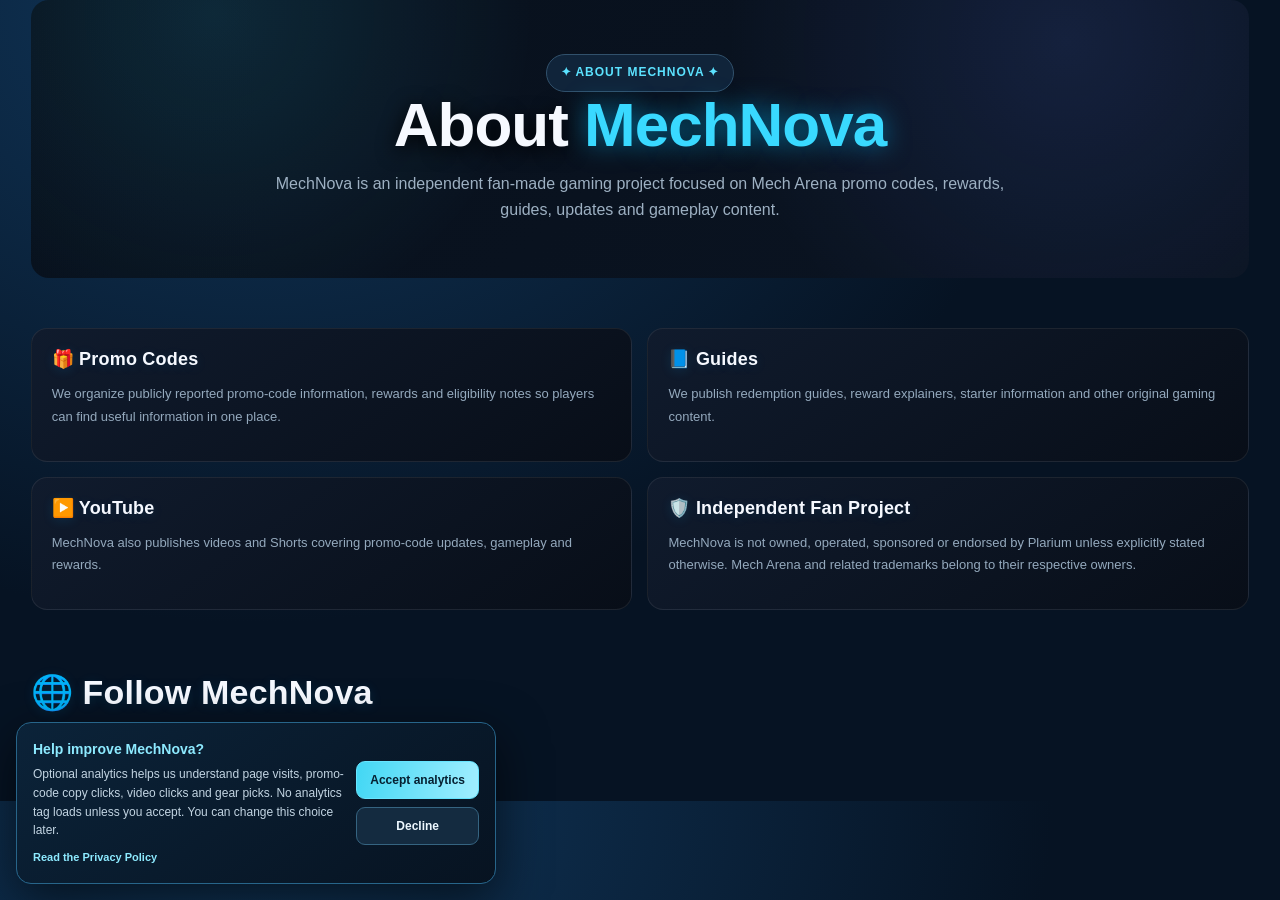
==== commit 49050762: "Install privacy-first analytics on public page" ====
--- a/about.html
+++ b/about.html
@@ -5,7 +5,7 @@
 <meta name="viewport" content="width=device-width, initial-scale=1.0">
 <meta name="description" content="About MechNova, an independent Mech Arena fan project featuring promo codes, rewards, guides and gameplay.">
 <title>About MechNova | Mech Arena Codes & Rewards</title>
-<link rel="stylesheet" href="/mechnova.css?v=4f696d6a">
+<link rel="stylesheet" href="/mechnova.css?v=20261010-site-motion">
 <style>
 .about-hero{padding:54px 24px;text-align:center;background:radial-gradient(circle at 15% 5%,rgba(59,217,255,.12),transparent 30%),radial-gradient(circle at 85% 15%,rgba(91,124,255,.13),transparent 32%),linear-gradient(135deg,#07101c,#0b1422);border-radius:18px}
 .about-hero h1{font-size:clamp(38px,6vw,62px);margin:0 0 12px}.about-hero h1 span{color:#39d9ff}.about-hero p{max-width:760px;margin:auto;color:#9db0c2}
@@ -14,6 +14,7 @@
 .about-card h2{margin:0 0 8px;font-size:18px}.about-card p{color:#94a9bd;font-size:13px;line-height:1.7}
 @media(max-width:700px){.about-grid{grid-template-columns:1fr}}
 </style>
+ <script defer src="/analytics.js?v=20261010"></script>
 </head>
 <body>
 <main class="container">
--- a/mechnova.css
+++ b/mechnova.css
@@ -159,7 +159,8 @@
 .portal-layout{display:grid;grid-template-columns:minmax(0,1fr) 300px;gap:18px;align-items:start}
 .portal-main{min-width:0}.portal-sidebar{min-width:0;display:grid;gap:14px;position:sticky;top:88px;max-height:calc(100vh - 105px);overflow:auto;padding:15px 0 10px}
 .portal-sidebar .creator-side{border:1px solid #235778;border-radius:15px;background:linear-gradient(145deg,#0b2843,#07182a);padding:14px;box-shadow:0 12px 30px #0004}
-.portal-sidebar .sidebar-feature-grid{display:grid;grid-template-columns:minmax(0,1fr) minmax(105px,.85fr);gap:8px;align-items:start;margin-top:10px}.portal-sidebar .sidebar-feature-grid .creator-videos{display:grid;grid-template-columns:1fr;gap:9px;margin-top:0}.portal-sidebar .gear-mini{min-width:0;padding:8px;border:1px solid #235778;border-radius:10px;background:#07182a}.portal-sidebar .gear-mini h3{font-size:12px;line-height:1.25;margin:0 0 7px}.portal-sidebar .gear-mini article{padding:6px 0;border-top:1px solid #1d3d57;display:grid;gap:4px}.portal-sidebar .gear-mini img{display:block;width:100%;height:54px;object-fit:contain}.portal-sidebar .gear-mini strong{font-size:10px;line-height:1.25}.portal-sidebar .gear-mini a{font-size:10px;font-weight:700;color:#7dd3fc}.portal-sidebar .gear-mini small{display:block;font-size:8px;line-height:1.25;color:#9bb6ca;margin-top:6px}.portal-sidebar .social-links{display:grid;grid-template-columns:1fr;gap:8px}.portal-sidebar .social-links a{text-align:center}
+.portal-sidebar .sidebar-feature-grid{display:grid;grid-template-columns:minmax(0,1fr) minmax(105px,.85fr);gap:8px;align-items:start;margin-top:10px}
+.portal-sidebar .sidebar-feature-grid.videos-only-grid{grid-template-columns:minmax(0,1fr)}.portal-sidebar .sidebar-feature-grid .creator-videos{display:grid;grid-template-columns:1fr;gap:9px;margin-top:0}.portal-sidebar .gear-mini{min-width:0;padding:8px;border:1px solid #235778;border-radius:10px;background:#07182a}.portal-sidebar .gear-mini h3{font-size:12px;line-height:1.25;margin:0 0 7px}.portal-sidebar .gear-mini article{padding:6px 0;border-top:1px solid #1d3d57;display:grid;gap:4px}.portal-sidebar .gear-mini img{display:block;width:100%;height:54px;object-fit:contain}.portal-sidebar .gear-mini strong{font-size:10px;line-height:1.25}.portal-sidebar .gear-mini a{font-size:10px;font-weight:700;color:#7dd3fc}.portal-sidebar .gear-mini small{display:block;font-size:8px;line-height:1.25;color:#9bb6ca;margin-top:6px}.portal-sidebar .social-links{display:grid;grid-template-columns:1fr;gap:8px}.portal-sidebar .social-links a{text-align:center}
 .portal-sidebar .view-all{font-size:12px}.admin-panel{scroll-margin-top:90px}
 #adminLoginBox{padding:14px;border:1px solid #24506e;border-radius:12px;background:#07182a}
 .admin-status{overflow-wrap:anywhere}
@@ -869,3 +870,310 @@
 .support-qr-link{display:block;width:min(100%,300px);margin-inline:auto;padding:8px;border:1px solid #8b75bf;border-radius:14px;background:#090909;box-shadow:0 8px 22px #0006;line-height:0}
 .support-qr-link img{display:block;width:100%;height:auto;max-height:560px;object-fit:contain;border-radius:8px}
 @media(max-width:640px){.support-qr-card{grid-template-columns:minmax(0,1fr);gap:16px;padding:16px;text-align:center}.support-qr-copy p{margin-inline:auto}.support-qr-link{width:min(100%,280px)}}
+
+
+/* Clickable product image cards for the Special / affiliate panel */
+.portal-sidebar .special-affiliate-intro{font-size:12px;line-height:1.4;margin:0 0 10px}
+.portal-sidebar .special-affiliate-grid{display:grid;grid-template-columns:repeat(2,minmax(0,1fr));gap:9px;margin:10px 0 12px}
+.portal-sidebar .special-affiliate-card{display:flex;min-width:0;flex-direction:column;gap:6px;padding:8px;border:1px solid #245578;border-radius:12px;background:linear-gradient(155deg,#0d2944,#061526);color:#f4f8ff;text-decoration:none;transition:transform .18s ease,border-color .18s ease,box-shadow .18s ease}
+.portal-sidebar .special-affiliate-card:hover{transform:translateY(-3px);border-color:#58d5ff;box-shadow:0 8px 20px #0005}
+.portal-sidebar .special-affiliate-card img{display:block;width:100%;height:96px;object-fit:contain;border-radius:8px;background:#f3f6fa}
+.portal-sidebar .special-affiliate-card strong{font-size:11px;line-height:1.25;overflow-wrap:anywhere}
+.portal-sidebar .special-affiliate-card span{font-size:10px;font-weight:800;color:#71dcff}
+.portal-sidebar .special-affiliate-all{display:block;text-align:center;margin-top:7px}
+.portal-sidebar .special-affiliate-disclosure{display:block;margin-top:9px;font-size:9px;line-height:1.4;color:#9bb6ca}
+@media(max-width:420px){.portal-sidebar .special-affiliate-card{padding:6px}.portal-sidebar .special-affiliate-card img{height:82px}.portal-sidebar .special-affiliate-card strong{font-size:10px}}
+
+
+/* MECHNOVA animated promo quick guide */
+.mn-promo-quick,.mn-faq-redesign{position:relative;isolation:isolate}
+.mn-guide-heading{position:relative;text-align:center;max-width:760px;margin:0 auto 24px;padding:8px 12px}
+.mn-guide-kicker{display:inline-flex;align-items:center;gap:8px;padding:7px 12px;border:1px solid rgba(58,218,255,.35);border-radius:999px;background:rgba(12,51,76,.65);color:#8beaff;font-size:10px;font-weight:900;letter-spacing:1.7px;box-shadow:0 0 24px rgba(27,202,255,.09)}
+.mn-kicker-dot{width:7px;height:7px;flex:0 0 7px;border-radius:50%;background:#62edff;box-shadow:0 0 0 4px rgba(83,228,255,.12),0 0 14px #39dbff;animation:mnDotPulse 1.7s ease-in-out infinite}
+.mn-guide-heading h2{margin:13px 0 7px;font-family:Rajdhani,Inter,sans-serif;font-size:clamp(27px,4vw,40px);line-height:1.04;letter-spacing:.25px;color:#f3f9ff;text-wrap:balance}
+.mn-guide-heading p{margin:0;color:#abc4d9;font-size:14px;line-height:1.65}
+.mn-code-type-grid{position:relative;display:grid;grid-template-columns:minmax(0,1fr) minmax(0,1fr);gap:26px;align-items:stretch}
+.mn-code-type-card{position:relative;display:grid;grid-template-columns:112px minmax(0,1fr);gap:15px;align-items:center;min-width:0;padding:21px 19px;border:1px solid #226080;border-radius:19px;background:linear-gradient(145deg,rgba(10,39,62,.98),rgba(5,18,34,.98));overflow:hidden;box-shadow:0 14px 36px rgba(0,0,0,.23);animation:mnRiseIn .72s cubic-bezier(.2,.75,.25,1);transition:transform .24s ease,border-color .24s ease,box-shadow .24s ease}
+.mn-code-type-card::before{content:"";position:absolute;inset:0;background:linear-gradient(112deg,transparent 10%,rgba(91,226,255,.06) 42%,transparent 68%);transform:translateX(-120%);animation:mnCardSweep 6s ease-in-out infinite;pointer-events:none}
+.mn-code-type-card::after{content:"";position:absolute;left:0;right:0;top:0;height:2px;background:linear-gradient(90deg,transparent,#36dbff,transparent);opacity:.9}
+.mn-code-type-card:hover{transform:translateY(-5px);border-color:#57dfff;box-shadow:0 18px 45px rgba(0,0,0,.32),0 0 24px rgba(32,201,255,.1)}
+.mn-all-player-card{animation-delay:.14s;border-color:#574b9a;background:linear-gradient(145deg,rgba(25,28,62,.98),rgba(8,17,37,.98))}
+.mn-all-player-card::after{background:linear-gradient(90deg,transparent,#a18cff,transparent)}
+.mn-type-art{position:relative;display:grid;place-items:center;width:104px;height:124px;flex-shrink:0}
+.mn-type-art svg{position:relative;z-index:2;width:88px;height:88px;filter:drop-shadow(0 0 16px rgba(47,219,255,.2));animation:mnMechFloat 3.8s ease-in-out infinite}
+.mn-all-art svg{filter:drop-shadow(0 0 16px rgba(151,128,255,.24));animation-delay:-1.7s}
+.mn-art-ring{position:absolute;left:50%;top:50%;border:1px solid rgba(64,224,255,.33);border-radius:50%;transform:translate(-50%,-50%);animation:mnOrbit 10s linear infinite}
+.mn-ring-one{width:83px;height:83px}
+.mn-ring-two{width:108px;height:108px;border-style:dashed;animation-direction:reverse;animation-duration:16s}
+.mn-all-art .mn-art-ring{border-color:rgba(163,138,255,.38)}
+.mn-type-copy{position:relative;z-index:1;min-width:0}
+.mn-type-label{display:inline-block;color:#72e8ff;font-size:9px;font-weight:900;letter-spacing:1.3px;line-height:1.4}
+.mn-all-player-card .mn-type-label{color:#c4b2ff}
+.mn-type-copy h3{margin:5px 0 7px;font-family:Rajdhani,Inter,sans-serif;font-size:29px;font-weight:800;line-height:1;color:#f3fbff}
+.mn-type-copy>p{margin:0 0 13px;font-size:12px;line-height:1.55;color:#c3d7e8}
+.mn-type-fact{display:flex;align-items:flex-start;gap:9px;margin-top:10px}
+.mn-type-fact>span{display:grid;place-items:center;width:26px;height:26px;flex:0 0 26px;border-radius:8px;background:rgba(51,198,235,.12);border:1px solid rgba(77,219,255,.2);font-size:13px}
+.mn-all-player-card .mn-type-fact>span{background:rgba(155,132,255,.12);border-color:rgba(171,147,255,.23)}
+.mn-type-fact p{display:grid;gap:2px;margin:0;min-width:0}
+.mn-type-fact strong{color:#f0f8ff;font-size:11px;line-height:1.3}
+.mn-type-fact small{color:#9eb9cf;font-size:10px;line-height:1.5}
+.mn-vs-burst{position:absolute;z-index:3;left:50%;top:50%;display:grid;place-items:center;width:48px;height:48px;border:1px solid #6bdeff;border-radius:14px;background:linear-gradient(145deg,#092a43,#101a3b);box-shadow:0 0 0 5px rgba(8,22,38,.85),0 0 24px rgba(50,213,255,.25);transform:translate(-50%,-50%) rotate(45deg);animation:mnVsPulse 2.3s ease-in-out infinite}
+.mn-vs-burst span{font-family:Rajdhani,sans-serif;font-weight:900;font-size:16px;color:#c0f7ff;transform:rotate(-45deg)}
+.mn-code-flow{display:grid;grid-template-columns:minmax(0,1fr) 26px minmax(0,1fr) 26px minmax(0,1fr);gap:9px;align-items:center;margin:19px 0}
+.mn-flow-step{display:flex;align-items:center;gap:11px;min-width:0;padding:13px 12px;border:1px solid #1d4b6b;border-radius:13px;background:linear-gradient(135deg,rgba(12,39,62,.92),rgba(5,21,37,.9));animation:mnRiseIn .75s cubic-bezier(.2,.75,.25,1);transition:transform .2s ease,border-color .2s ease}
+.mn-flow-step:nth-of-type(3){animation-delay:.12s}.mn-flow-step:nth-of-type(5){animation-delay:.24s}
+.mn-flow-step:hover{transform:translateY(-3px);border-color:#49d9ff}
+.mn-flow-number{align-self:flex-start;color:#6791ae;font-size:9px;font-weight:900;letter-spacing:1px}
+.mn-flow-icon{display:grid;place-items:center;width:38px;height:38px;flex:0 0 38px;border-radius:11px;background:rgba(38,197,233,.13);border:1px solid rgba(67,219,255,.28);color:#8cefff;font-size:18px}
+.mn-flow-step div{display:grid;gap:3px;min-width:0}
+.mn-flow-step strong{font-size:11px;color:#eff9ff;line-height:1.3}
+.mn-flow-step small{font-size:9px;line-height:1.45;color:#9db8cc}
+.mn-flow-arrow{text-align:center;color:#58ddff;font-size:21px;text-shadow:0 0 12px rgba(55,216,255,.4);animation:mnArrowNudge 1.5s ease-in-out infinite}
+.mn-guide-alert{display:flex;align-items:center;gap:13px;padding:15px 16px;border:1px solid rgba(255,190,87,.32);border-radius:14px;background:linear-gradient(100deg,rgba(84,56,15,.28),rgba(8,27,43,.78));animation:mnRiseIn .8s ease}
+.mn-alert-icon{display:grid;place-items:center;width:32px;height:32px;flex:0 0 32px;border-radius:50%;background:#ffcf78;color:#34200a;font-size:18px;font-weight:900;box-shadow:0 0 20px rgba(255,195,93,.14)}
+.mn-guide-alert>div{min-width:0;flex:1}
+.mn-guide-alert strong{color:#ffe2ac;font-size:12px}
+.mn-guide-alert p{margin:3px 0 0;color:#c5d5e1;font-size:11px;line-height:1.55}
+.mn-guide-alert>a{display:inline-flex;align-items:center;gap:6px;white-space:nowrap;padding:9px 12px;border-radius:9px;background:linear-gradient(100deg,#42d7f4,#9cecff);color:#062031;font-size:11px;font-weight:900;text-decoration:none;transition:transform .2s ease,box-shadow .2s ease}
+.mn-guide-alert>a:hover{transform:translateY(-2px);box-shadow:0 5px 20px rgba(62,218,255,.2)}
+.mn-faq-heading{margin-top:11px}
+.mn-redeem-panel{position:relative;overflow:hidden;margin:0 0 18px;padding:21px;border:1px solid #235979;border-radius:19px;background:radial-gradient(ellipse at 0% 0%,rgba(24,118,155,.16),transparent 55%),linear-gradient(145deg,#0b2843,#061526);box-shadow:0 16px 38px rgba(0,0,0,.19);animation:mnRiseIn .7s ease}
+.mn-redeem-panel::after{content:"";position:absolute;top:-90px;right:-90px;width:190px;height:190px;border:1px solid rgba(68,220,255,.13);border-radius:50%;box-shadow:0 0 0 18px rgba(68,220,255,.025),0 0 0 38px rgba(68,220,255,.02);pointer-events:none}
+.mn-redeem-title{position:relative;z-index:1;display:flex;align-items:center;gap:12px;margin-bottom:17px}
+.mn-redeem-bolt{display:grid;place-items:center;width:45px;height:45px;flex:0 0 45px;border-radius:13px;background:linear-gradient(145deg,#35d6f5,#1175b6);color:#062237;font-size:23px;box-shadow:0 0 25px rgba(36,202,255,.2);animation:mnBoltGlow 2.5s ease-in-out infinite}
+.mn-redeem-title h3{margin:0;color:#f3fbff;font:800 25px/1.05 Rajdhani,Inter,sans-serif}
+.mn-redeem-title p{margin:4px 0 0;color:#9ebbd0;font-size:11px}
+.mn-redeem-device-grid{position:relative;z-index:1;display:grid;grid-template-columns:minmax(0,1fr) minmax(0,1fr);gap:13px}
+.mn-redeem-device{min-width:0;padding:15px;border:1px solid #1f5a7a;border-radius:14px;background:rgba(4,20,35,.75);transition:transform .22s ease,border-color .22s ease}
+.mn-redeem-device:hover{transform:translateY(-3px);border-color:#53dcff}
+.mn-ios-device{border-color:#544987}
+.mn-ios-device:hover{border-color:#aa99ff}
+.mn-device-heading{display:flex;align-items:center;gap:10px;margin-bottom:12px}
+.mn-device-heading>span{display:grid;place-items:center;width:39px;height:39px;flex:0 0 39px;border-radius:11px;background:rgba(46,203,241,.12);font-size:20px}
+.mn-ios-device .mn-device-heading>span{background:rgba(157,132,255,.13)}
+.mn-device-heading h4{margin:0;color:#f2f9ff;font-size:13px}
+.mn-device-heading small{display:block;margin-top:3px;color:#8eafc6;font-size:9px;line-height:1.4}
+.mn-mini-steps{display:grid;gap:10px;margin:0;padding:0;list-style:none}
+.mn-mini-steps li{display:flex;align-items:flex-start;gap:9px;color:#c5d8e7;font-size:11px;line-height:1.55}
+.mn-mini-steps li>span{display:grid;place-items:center;width:21px;height:21px;flex:0 0 21px;border-radius:7px;border:1px solid rgba(65,216,255,.28);background:rgba(40,185,229,.12);color:#8cefff;font-size:10px;font-weight:900}
+.mn-ios-device .mn-mini-steps li>span{border-color:rgba(176,155,255,.3);background:rgba(147,123,255,.12);color:#d0c3ff}
+.mn-safety-note{display:flex;gap:8px;align-items:flex-start;margin:14px 0 0;padding-top:12px;border-top:1px solid rgba(90,153,184,.17);color:#9fbcd0;font-size:10px;line-height:1.55}
+.mn-faq-list{display:grid;gap:9px}
+.mn-faq-item{overflow:hidden;border:1px solid #1d4b69;border-radius:13px;background:linear-gradient(110deg,rgba(9,34,55,.96),rgba(5,21,36,.96));transition:border-color .22s ease,box-shadow .22s ease}
+.mn-faq-item:hover,.mn-faq-item[open]{border-color:#3b9bc0;box-shadow:0 7px 22px rgba(0,0,0,.14)}
+.mn-faq-item summary{display:flex;align-items:center;gap:12px;min-height:56px;padding:11px 15px;cursor:pointer;list-style:none;color:#eff9ff;font-size:12px;font-weight:800}
+.mn-faq-item summary::-webkit-details-marker{display:none}
+.mn-faq-icon{display:grid;place-items:center;width:30px;height:30px;flex:0 0 30px;border-radius:9px;border:1px solid #255a77;background:rgba(41,193,230,.1);color:#80e8ff;font-size:16px}
+.mn-faq-item:nth-child(2n) .mn-faq-icon{border-color:#51488b;background:rgba(152,128,255,.1);color:#c5b5ff}
+.mn-faq-plus{display:grid;place-items:center;width:25px;height:25px;flex:0 0 25px;margin-left:auto;border-radius:50%;background:#123c56;color:#9feeff;font-size:19px;font-weight:500;transition:transform .22s ease,background .22s ease}
+.mn-faq-item[open] .mn-faq-plus{transform:rotate(45deg);background:#236987}
+.mn-faq-answer{padding:0 18px 16px 57px;animation:mnFaqDrop .28s ease both}
+.mn-faq-answer p{margin:0;color:#b5cbdc;font-size:12px;line-height:1.75}
+.mn-faq-answer a{color:#72e5ff;font-weight:800;text-decoration:underline;text-underline-offset:3px}
+@keyframes mnRiseIn{from{opacity:0;transform:translateY(16px)}to{opacity:1;transform:translateY(0)}}
+@keyframes mnDotPulse{0%,100%{box-shadow:0 0 0 3px rgba(83,228,255,.09),0 0 10px #39dbff}50%{box-shadow:0 0 0 7px rgba(83,228,255,.02),0 0 18px #39dbff}}
+@keyframes mnMechFloat{0%,100%{transform:translateY(0) rotate(-1deg)}50%{transform:translateY(-6px) rotate(1deg)}}
+@keyframes mnOrbit{from{transform:translate(-50%,-50%) rotate(0deg)}to{transform:translate(-50%,-50%) rotate(360deg)}}
+@keyframes mnVsPulse{0%,100%{box-shadow:0 0 0 5px rgba(8,22,38,.85),0 0 20px rgba(50,213,255,.2)}50%{box-shadow:0 0 0 7px rgba(8,22,38,.85),0 0 32px rgba(50,213,255,.44)}}
+@keyframes mnCardSweep{0%,65%,100%{transform:translateX(-120%)}80%{transform:translateX(120%)}}
+@keyframes mnArrowNudge{0%,100%{transform:translateX(0)}50%{transform:translateX(3px)}}
+@keyframes mnBoltGlow{0%,100%{box-shadow:0 0 15px rgba(36,202,255,.13)}50%{box-shadow:0 0 28px rgba(36,202,255,.35)}}
+@keyframes mnFaqDrop{from{opacity:0;transform:translateY(-4px)}to{opacity:1;transform:translateY(0)}}
+@media(max-width:760px){
+ .mn-code-type-grid{grid-template-columns:minmax(0,1fr);gap:14px}
+ .mn-code-type-card{grid-template-columns:90px minmax(0,1fr);gap:13px;padding:17px}
+ .mn-type-art{width:86px;height:106px}
+ .mn-type-art svg{width:76px;height:76px}
+ .mn-ring-one{width:70px;height:70px}.mn-ring-two{width:91px;height:91px}
+ .mn-vs-burst{left:50%;top:50%;width:38px;height:38px;border-radius:11px}
+ .mn-vs-burst span{font-size:13px}
+ .mn-code-flow{grid-template-columns:minmax(0,1fr);gap:7px}
+ .mn-flow-step{padding:12px}
+ .mn-flow-arrow{transform:rotate(90deg);font-size:17px;line-height:1}
+ .mn-redeem-device-grid{grid-template-columns:minmax(0,1fr)}
+ .mn-guide-alert{align-items:flex-start;flex-wrap:wrap}
+ .mn-guide-alert>div{flex:1 1 calc(100% - 50px)}
+ .mn-guide-alert>a{margin-left:45px}
+}
+@media(max-width:460px){
+ .mn-guide-heading{margin-bottom:17px;padding:5px 3px}
+ .mn-guide-heading h2{font-size:29px}
+ .mn-guide-heading p{font-size:12px}
+ .mn-code-type-card{grid-template-columns:minmax(0,1fr);gap:7px;padding:16px}
+ .mn-type-art{width:100%;height:85px}
+ .mn-type-art svg{width:72px;height:72px}
+ .mn-ring-one{width:63px;height:63px}.mn-ring-two{width:83px;height:83px}
+ .mn-type-copy h3{font-size:26px}
+ .mn-vs-burst{top:50%}
+ .mn-flow-step{gap:9px}
+ .mn-flow-icon{width:34px;height:34px;flex-basis:34px}
+ .mn-redeem-panel{padding:14px}
+ .mn-redeem-title h3{font-size:23px}
+ .mn-redeem-device{padding:12px}
+ .mn-faq-item summary{gap:9px;padding:10px}
+ .mn-faq-item summary{font-size:11px}
+ .mn-faq-answer{padding:0 12px 14px 49px}
+}
+@media(prefers-reduced-motion:reduce){
+ .mn-promo-quick *, .mn-faq-redesign *, .mn-promo-quick *::before, .mn-faq-redesign *::before{animation:none!important;scroll-behavior:auto!important;transition:none!important}
+}
+
+
+/* Compact left-aligned promo guide revision */
+.promo-help-band{width:100%;max-width:100%;margin-left:0;padding:18px 0 24px;background:transparent;border:0;color:#f7f4ff}
+#promo-code-types,#faq{width:100%;max-width:780px;margin:0;scroll-margin-top:82px}
+.mn-guide-heading{max-width:none;text-align:left;margin:0 0 13px;padding:0}
+.mn-guide-kicker{padding:5px 9px;font-size:9px;letter-spacing:1.2px}
+.mn-guide-heading h2{margin:8px 0 5px;font-size:clamp(22px,2.2vw,29px);line-height:1.1;text-wrap:initial}
+.mn-guide-heading p{max-width:650px;font-size:12px;line-height:1.5}
+.mn-code-type-grid{grid-template-columns:repeat(2,minmax(0,1fr));gap:14px}
+.mn-code-type-card{grid-template-columns:70px minmax(0,1fr);gap:10px;padding:12px;border-radius:13px;box-shadow:0 7px 18px rgba(0,0,0,.18)}
+.mn-code-type-card:hover{transform:translateY(-2px);box-shadow:0 10px 22px rgba(0,0,0,.2)}
+.mn-type-art{width:66px;height:75px}
+.mn-type-art svg{width:56px;height:56px}
+.mn-ring-one{width:55px;height:55px}
+.mn-ring-two{width:68px;height:68px}
+.mn-type-label{font-size:8px;letter-spacing:.8px}
+.mn-type-copy h3{font-size:22px;margin:4px 0 5px}
+.mn-type-copy>p{font-size:10px;line-height:1.45;margin-bottom:8px}
+.mn-type-fact{gap:6px;margin-top:6px}
+.mn-type-fact>span{width:22px;height:22px;flex-basis:22px;border-radius:6px;font-size:11px}
+.mn-type-fact strong{font-size:10px}
+.mn-type-fact small{font-size:9px;line-height:1.35}
+.mn-vs-burst{width:32px;height:32px;border-radius:9px;box-shadow:0 0 0 3px rgba(8,22,38,.85),0 0 15px rgba(50,213,255,.2)}
+.mn-vs-burst span{font-size:11px}
+.mn-code-flow{gap:6px;margin:12px 0}
+.mn-flow-step{gap:7px;padding:9px 8px;border-radius:10px}
+.mn-flow-number{font-size:8px}
+.mn-flow-icon{width:29px;height:29px;flex-basis:29px;border-radius:8px;font-size:14px}
+.mn-flow-step strong{font-size:10px}
+.mn-flow-step small{font-size:8px}
+.mn-flow-arrow{font-size:15px}
+.mn-guide-alert{gap:9px;padding:10px 12px;border-radius:11px}
+.mn-alert-icon{width:25px;height:25px;flex-basis:25px;font-size:14px}
+.mn-guide-alert strong{font-size:11px}
+.mn-guide-alert p{font-size:10px;line-height:1.45}
+.mn-guide-alert>a{padding:7px 9px;font-size:10px}
+.mn-faq-heading{margin-top:17px}
+.mn-redeem-panel{margin-bottom:12px;padding:14px;border-radius:14px;box-shadow:0 9px 22px rgba(0,0,0,.16)}
+.mn-redeem-title{gap:9px;margin-bottom:11px}
+.mn-redeem-bolt{width:34px;height:34px;flex-basis:34px;border-radius:9px;font-size:18px}
+.mn-redeem-title h3{font-size:21px}
+.mn-redeem-title p{font-size:10px}
+.mn-redeem-device-grid{gap:9px}
+.mn-redeem-device{padding:11px;border-radius:11px}
+.mn-device-heading{gap:8px;margin-bottom:8px}
+.mn-device-heading>span{width:31px;height:31px;flex-basis:31px;border-radius:8px;font-size:16px}
+.mn-device-heading h4{font-size:11px}
+.mn-device-heading small{font-size:8px}
+.mn-mini-steps{gap:7px}
+.mn-mini-steps li{gap:7px;font-size:10px;line-height:1.45}
+.mn-mini-steps li>span{width:18px;height:18px;flex-basis:18px;border-radius:5px;font-size:9px}
+.mn-safety-note{margin-top:10px;padding-top:9px;font-size:9px}
+.mn-faq-list{gap:7px}
+.mn-faq-item{border-radius:10px}
+.mn-faq-item summary{min-height:43px;gap:9px;padding:8px 11px;font-size:11px}
+.mn-faq-icon{width:25px;height:25px;flex-basis:25px;border-radius:7px;font-size:13px}
+.mn-faq-plus{width:21px;height:21px;flex-basis:21px;font-size:16px}
+.mn-faq-answer{padding:0 13px 11px 45px}
+.mn-faq-answer p{font-size:10px;line-height:1.6}
+@media(max-width:760px){
+ .promo-help-band{padding:15px 0 20px}
+ #promo-code-types,#faq{max-width:100%;margin:0}
+ .mn-code-type-grid{grid-template-columns:repeat(2,minmax(0,1fr));gap:10px}
+ .mn-code-type-card{grid-template-columns:minmax(0,1fr);gap:4px;padding:11px}
+ .mn-type-art{width:100%;height:58px}
+ .mn-type-art svg{width:49px;height:49px}
+ .mn-ring-one{width:46px;height:46px}.mn-ring-two{width:58px;height:58px}
+ .mn-vs-burst{top:50%;width:28px;height:28px}
+ .mn-vs-burst span{font-size:9px}
+ .mn-code-flow{grid-template-columns:minmax(0,1fr) 17px minmax(0,1fr) 17px minmax(0,1fr);gap:4px}
+ .mn-flow-step{flex-wrap:wrap;gap:5px;padding:8px 6px}
+ .mn-flow-number{width:100%}
+ .mn-flow-icon{width:25px;height:25px;flex-basis:25px;font-size:12px}
+ .mn-flow-step strong{font-size:9px}
+ .mn-flow-step small{font-size:8px}
+ .mn-flow-arrow{transform:none;font-size:13px}
+ .mn-guide-alert>a{margin-left:34px}
+ .mn-redeem-device-grid{grid-template-columns:repeat(2,minmax(0,1fr))}
+}
+@media(max-width:520px){
+ .mn-guide-heading h2{font-size:23px}
+ .mn-code-type-grid{grid-template-columns:minmax(0,1fr);gap:9px}
+ .mn-code-type-card{grid-template-columns:56px minmax(0,1fr);padding:10px}
+ .mn-type-art{width:54px;height:62px}
+ .mn-type-art svg{width:45px;height:45px}
+ .mn-ring-one{width:43px;height:43px}.mn-ring-two{width:53px;height:53px}
+ .mn-type-copy h3{font-size:20px}
+ .mn-vs-burst{display:none}
+ .mn-code-flow{grid-template-columns:minmax(0,1fr);gap:5px}
+ .mn-flow-step{flex-wrap:nowrap;gap:8px;padding:8px 9px}
+ .mn-flow-number{width:auto}
+ .mn-flow-icon{width:28px;height:28px;flex-basis:28px}
+ .mn-flow-step strong{font-size:10px}
+ .mn-flow-arrow{transform:rotate(90deg);font-size:13px;line-height:1}
+ .mn-guide-alert{align-items:flex-start;flex-wrap:wrap}
+ .mn-guide-alert>div{flex:1 1 calc(100% - 40px)}
+ .mn-guide-alert>a{margin-left:34px}
+ .mn-redeem-device-grid{grid-template-columns:minmax(0,1fr)}
+}
+
+
+/* Final left-edge alignment: keep the existing compact visual design */
+.promo-help-band{display:block!important;width:100%!important;max-width:100%!important;margin-left:0!important;margin-right:0!important;padding-left:0!important;padding-right:0!important}
+#promo-code-types,#faq{display:block!important;width:100%!important;max-width:none!important;margin-left:0!important;margin-right:auto!important;text-align:left!important}
+#promo-code-types .mn-guide-heading,#faq .mn-guide-heading{width:100%;max-width:none!important;margin-left:0!important;margin-right:auto!important;text-align:left!important}
+#promo-code-types .mn-guide-heading h2,#promo-code-types .mn-guide-heading p,#faq .mn-guide-heading h2,#faq .mn-guide-heading p{text-align:left!important;margin-left:0}
+.mn-code-type-grid,.mn-code-flow,.mn-guide-alert,.mn-redeem-panel,.mn-faq-list{margin-left:0;margin-right:0}
+
+
+/* MECHNOVA site-wide motion pack */
+.hero{isolation:isolate}
+.hero::after{content:"";position:absolute;z-index:0;inset:0;pointer-events:none;background:linear-gradient(112deg,transparent 25%,rgba(62,222,255,.025) 39%,rgba(88,235,255,.13) 49%,rgba(108,154,255,.055) 54%,transparent 69%);transform:translateX(-120%) skewX(-9deg);animation:mnHeroScan 8.5s ease-in-out infinite}
+.hero .tag{animation:mnHeroEnter .7s cubic-bezier(.2,.75,.25,1) both}
+.hero h1{animation:mnHeroEnter .8s .08s cubic-bezier(.2,.75,.25,1) both}
+.hero p{animation:mnHeroEnter .8s .16s cubic-bezier(.2,.75,.25,1) both}
+.hero .hero-actions .btn{animation:mnHeroEnter .65s cubic-bezier(.2,.75,.25,1) both;transition:transform .2s ease,box-shadow .2s ease,filter .2s ease}
+.hero .hero-actions .btn:nth-child(1){animation-delay:.2s}
+.hero .hero-actions .btn:nth-child(2){animation-delay:.29s}
+.hero .hero-actions .btn:nth-child(3){animation-delay:.38s}
+.hero .hero-actions .btn:hover{transform:translateY(-3px);box-shadow:0 7px 20px rgba(44,211,255,.2)}
+.hero h1 span{animation:mnHeroTextGlow 3.8s ease-in-out infinite}
+#allPlayersGrid .code-card,#newPlayersGrid .code-card,#expiredGrid .code-card{position:relative;overflow:hidden;transition:transform .22s ease,border-color .22s ease,box-shadow .22s ease,background .22s ease}
+#allPlayersGrid .code-card::before,#newPlayersGrid .code-card::before{content:"";position:absolute;top:0;left:-120%;width:65%;height:1px;background:linear-gradient(90deg,transparent,#65edff,transparent);pointer-events:none}
+#allPlayersGrid .code-card:hover,#newPlayersGrid .code-card:hover{transform:translateY(-4px);border-color:#3fddff;background:linear-gradient(145deg,#102941,#091522);box-shadow:0 10px 25px rgba(0,0,0,.22),0 0 16px rgba(50,210,255,.1)}
+#allPlayersGrid .code-card:hover::before,#newPlayersGrid .code-card:hover::before{animation:mnCodeSweep .9s ease-out}
+.promo-code-copy{transition:transform .15s ease,box-shadow .2s ease,background .2s ease}
+.promo-code-copy:hover{transform:translateY(-2px);box-shadow:0 4px 13px rgba(40,209,255,.2)}
+.promo-code-copy:active{transform:scale(.97)}
+#packShowcase .showcase-pack-card{position:relative;transition:transform .25s ease,border-color .25s ease,box-shadow .25s ease}
+#packShowcase .showcase-pack-card:hover{transform:translateY(-5px);border-color:#47ddff;box-shadow:0 14px 28px rgba(0,0,0,.26),0 0 17px rgba(55,211,255,.1)}
+#packShowcase .showcase-pack-art img{transition:transform .4s cubic-bezier(.2,.75,.25,1),filter .35s ease}
+#packShowcase .showcase-pack-card:hover .showcase-pack-art img{transform:scale(1.045);filter:drop-shadow(0 0 12px rgba(61,220,255,.15))}
+#packShowcase .showcase-pack-card .showcase-pack-name{transition:color .2s ease}
+#packShowcase .showcase-pack-card:hover .showcase-pack-name{color:#86eaff}
+.portal-sidebar .special-affiliate-card{position:relative;overflow:hidden}
+.portal-sidebar .special-affiliate-card::after{content:"";position:absolute;top:-30%;bottom:-30%;left:-110%;width:55%;pointer-events:none;background:linear-gradient(100deg,transparent,rgba(255,255,255,.18),transparent);transform:skewX(-18deg);transition:left .48s ease}
+.portal-sidebar .special-affiliate-card:hover::after,.portal-sidebar .special-affiliate-card:focus-visible::after{left:155%}
+.portal-sidebar .special-affiliate-card img{transition:transform .35s cubic-bezier(.2,.75,.25,1),filter .35s ease}
+.portal-sidebar .special-affiliate-card:hover img,.portal-sidebar .special-affiliate-card:focus-visible img{transform:scale(1.055);filter:contrast(1.04)}
+.portal-sidebar .special-affiliate-card strong{transition:color .2s ease}
+.portal-sidebar .special-affiliate-card:hover strong{color:#86eaff}
+.portal-sidebar .video-card{position:relative;transition:transform .22s ease,border-color .22s ease,box-shadow .22s ease}
+.portal-sidebar .video-card img{transition:transform .42s cubic-bezier(.2,.75,.25,1),filter .35s ease}
+.portal-sidebar .video-card:hover,.portal-sidebar .video-card:focus-visible{transform:translateY(-3px);border-color:#54ddff;box-shadow:0 9px 22px rgba(0,0,0,.25),0 0 15px rgba(45,207,255,.13)}
+.portal-sidebar .video-card:hover img,.portal-sidebar .video-card:focus-visible img{transform:scale(1.045);filter:saturate(1.1)}
+.portal-sidebar .video-card strong{transition:color .2s ease}
+.portal-sidebar .video-card:hover strong{color:#82eaff}
+.mn-scroll-reveal{opacity:0;translate:0 13px;transition:opacity .58s ease,translate .58s cubic-bezier(.2,.75,.25,1)}
+.mn-scroll-reveal.mn-in-view{opacity:1;translate:0 0}
+@keyframes mnHeroScan{0%,22%{transform:translateX(-120%) skewX(-9deg)}68%,100%{transform:translateX(120%) skewX(-9deg)}}
+@keyframes mnHeroEnter{from{opacity:0;translate:0 10px}to{opacity:1;translate:0 0}}
+@keyframes mnHeroTextGlow{0%,100%{text-shadow:0 0 8px rgba(42,220,255,.14)}50%{text-shadow:0 0 19px rgba(42,220,255,.44)}}
+@keyframes mnCodeSweep{from{left:-120%}to{left:150%}}
+@media(hover:none){#allPlayersGrid .code-card:hover,#newPlayersGrid .code-card:hover,#packShowcase .showcase-pack-card:hover,.portal-sidebar .video-card:hover{transform:none}}
+@media(prefers-reduced-motion:reduce){
+ .hero::after,.hero .tag,.hero h1,.hero p,.hero .hero-actions .btn,.hero h1 span{animation:none!important}
+ .mn-scroll-reveal{opacity:1!important;translate:none!important;transition:none!important}
+ #allPlayersGrid .code-card::before,#newPlayersGrid .code-card::before,.portal-sidebar .special-affiliate-card::after{display:none!important}
+}
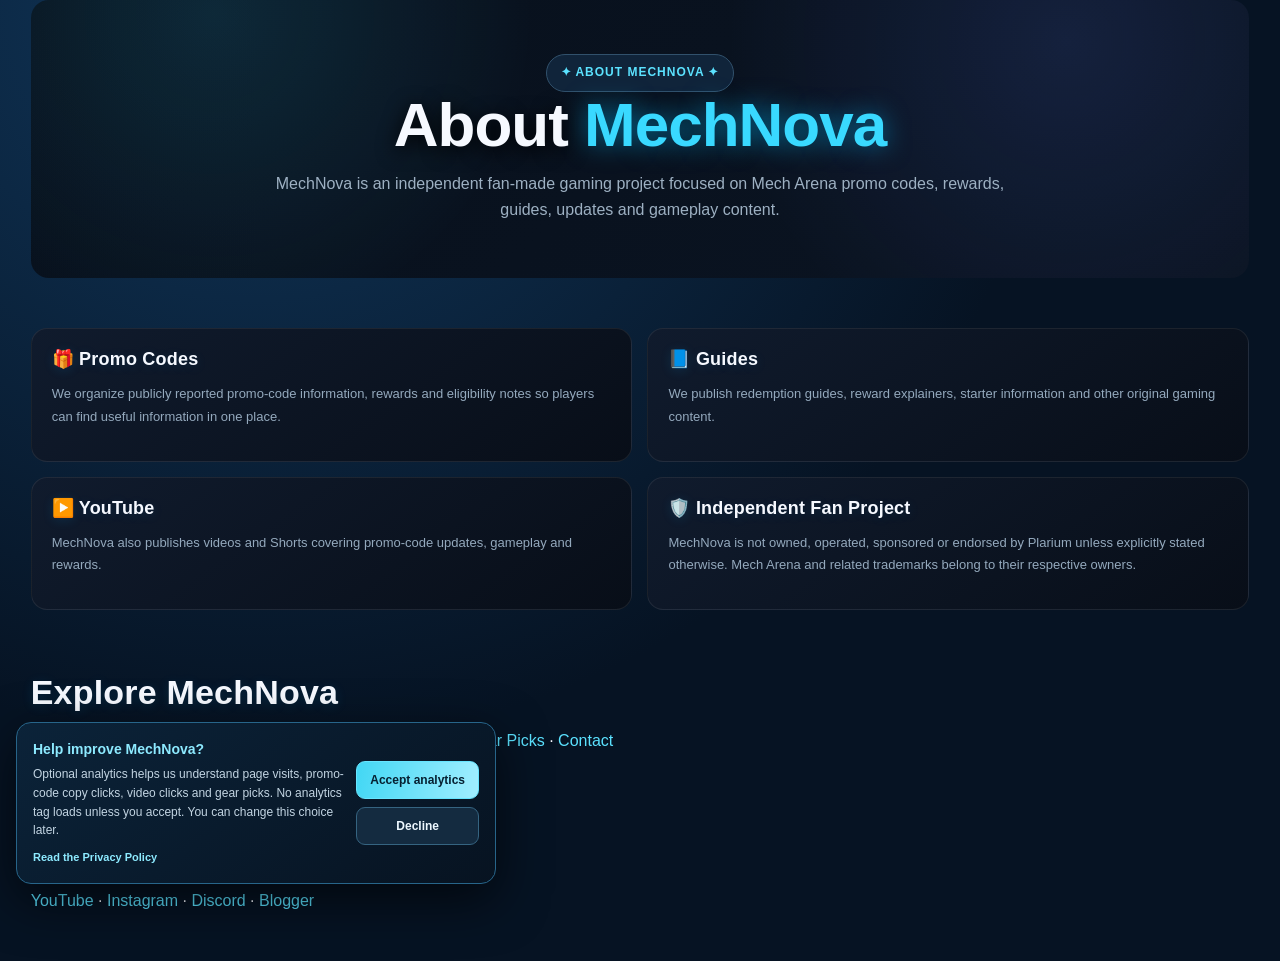
==== commit 831221d3: "Improve SEO metadata and navigation on public pages" ====
--- a/about.html
+++ b/about.html
@@ -4,8 +4,9 @@
 <meta charset="UTF-8">
 <meta name="viewport" content="width=device-width, initial-scale=1.0">
 <meta name="description" content="About MechNova, an independent Mech Arena fan project featuring promo codes, rewards, guides and gameplay.">
+<link rel="canonical" href="https://mechnovaofficial.github.io/about.html">
 <title>About MechNova | Mech Arena Codes & Rewards</title>
-<link rel="stylesheet" href="/mechnova.css?v=20261010-site-motion">
+<link rel="stylesheet" href="/mechnova.css?v=20261010-expiry-analytics">
 <style>
 .about-hero{padding:54px 24px;text-align:center;background:radial-gradient(circle at 15% 5%,rgba(59,217,255,.12),transparent 30%),radial-gradient(circle at 85% 15%,rgba(91,124,255,.13),transparent 32%),linear-gradient(135deg,#07101c,#0b1422);border-radius:18px}
 .about-hero h1{font-size:clamp(38px,6vw,62px);margin:0 0 12px}.about-hero h1 span{color:#39d9ff}.about-hero p{max-width:760px;margin:auto;color:#9db0c2}
@@ -14,7 +15,22 @@
 .about-card h2{margin:0 0 8px;font-size:18px}.about-card p{color:#94a9bd;font-size:13px;line-height:1.7}
 @media(max-width:700px){.about-grid{grid-template-columns:1fr}}
 </style>
- <script defer src="/analytics.js?v=20261010"></script>
+ <script defer src="/analytics.js?v=20261010a"></script>
+<link rel="icon" href="/favicon.ico" sizes="any"><link rel="icon" type="image/png" sizes="32x32" href="/favicon-32.png"><link rel="apple-touch-icon" href="/favicon-180.png">
+<script type="application/ld+json">
+{
+  "@context": "https://schema.org",
+  "@type": "AboutPage",
+  "name": "About MechNova",
+  "description": "MechNova is an independent fan-made gaming project focused on Mech Arena promo codes, rewards, guides, updates and gameplay.",
+  "url": "https://mechnovaofficial.github.io/about.html",
+  "isPartOf": {
+    "@type": "WebSite",
+    "name": "MechNova",
+    "url": "https://mechnovaofficial.github.io/"
+  }
+}
+</script>
 </head>
 <body>
 <main class="container">
@@ -31,6 +47,10 @@
 <article class="about-card"><h2>🛡️ Independent Fan Project</h2><p>MechNova is not owned, operated, sponsored or endorsed by Plarium unless explicitly stated otherwise. Mech Arena and related trademarks belong to their respective owners.</p></article>
 </div>
 </section>
+<section class="section about-useful-links">
+<h2>Explore MechNova</h2>
+<p><a href="/">Home</a> · <a href="/#codes">Current Promo Codes</a> · <a href="/promo-codes-2026.html">Promo Code Guide</a> · <a href="/affiliate.html">Gaming Gear Picks</a> · <a href="/contact.html">Contact</a></p>
+</section>
 <section class="section">
 <h2>🌐 Follow MechNova</h2>
 <p><a href="https://www.youtube.com/@OfficialMechNova" target="_blank" rel="noopener">YouTube</a> · <a href="https://www.instagram.com/mechnovaofficial" target="_blank" rel="noopener">Instagram</a> · <a href="https://discord.gg/W5vGjBkgz" target="_blank" rel="noopener">Discord</a> · <a href="https://mechnovaofficial.blogspot.com/" target="_blank" rel="noopener">Blogger</a></p>
--- a/mechnova.css
+++ b/mechnova.css
@@ -1177,3 +1177,10 @@
  .mn-scroll-reveal{opacity:1!important;translate:none!important;transition:none!important}
  #allPlayersGrid .code-card::before,#newPlayersGrid .code-card::before,.portal-sidebar .special-affiliate-card::after{display:none!important}
 }
+
+
+/* Visible expiry date for promo-code cards */
+.code-expires-at{display:inline-flex;align-items:center;gap:4px;max-width:100%;color:#a6d8ef;font-size:10px;line-height:1.4;font-weight:700;overflow-wrap:anywhere}
+.code-expires-at::before{content:"◷";color:#66dfff;font-size:12px}
+.code-card:has(.promo-code-status.expired) .code-expires-at{color:#ff9eaa}
+.code-card:has(.promo-code-status.expired) .code-expires-at::before{color:#ff8191}
